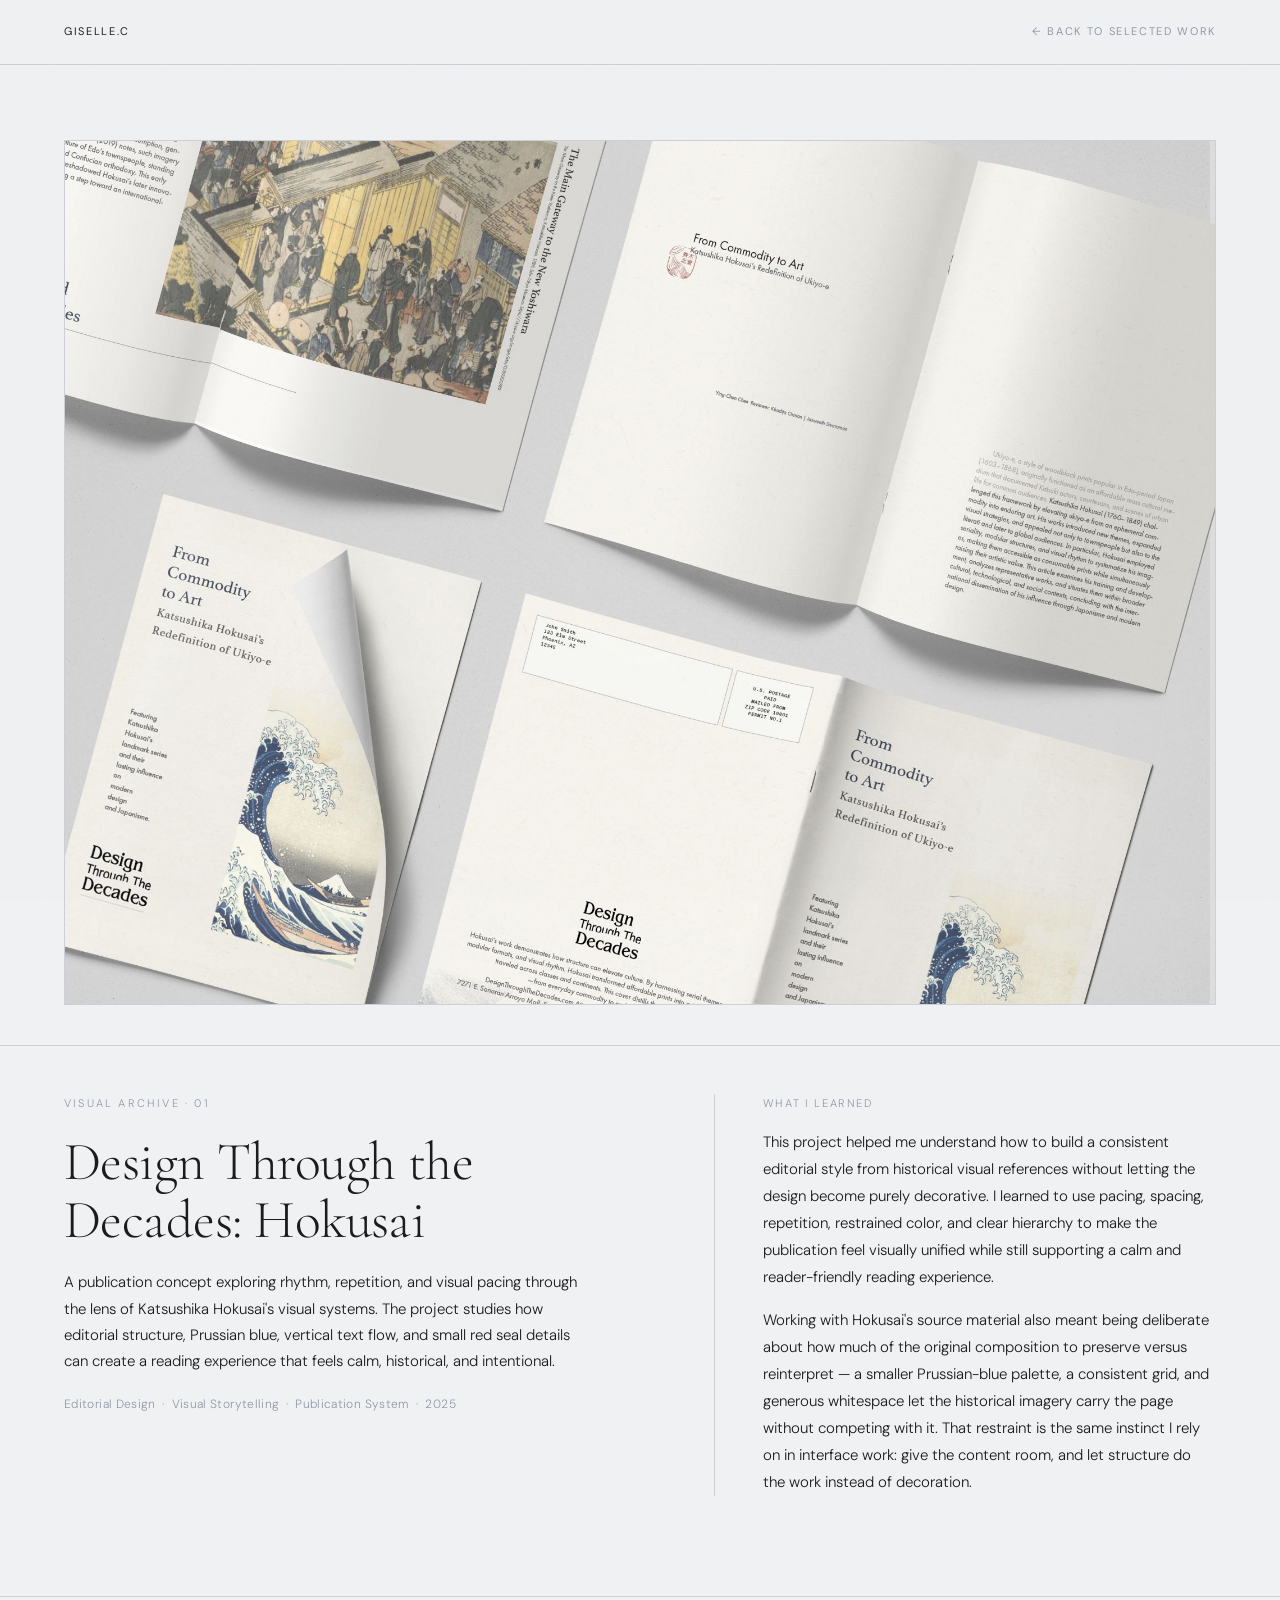
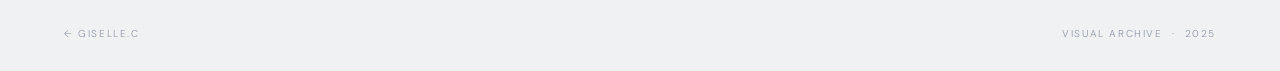
==== archive-hokusai.html @ 4f5ce87e "Add Visual Archive detail pages; fix mobile About overlap/cropping - Visual Archive entries on index" ====
<!DOCTYPE html>
<html lang="en">
<head>
  <meta charset="UTF-8" />
  <meta name="viewport" content="width=device-width, initial-scale=1.0" />
  <title>Design Through the Decades: Hokusai — Giselle.C</title>
  <meta name="description" content="Visual archive: an editorial publication concept exploring rhythm, repetition, and visual pacing through the lens of Katsushika Hokusai's visual systems.">
  <meta property="og:title" content="Design Through the Decades: Hokusai — Giselle Chen">
  <meta property="og:description" content="An editorial publication concept exploring rhythm, repetition, and visual pacing through the lens of Katsushika Hokusai's visual systems.">
  <meta property="og:type" content="article">
  <meta property="og:url" content="https://giselleyccportfolio.netlify.app/archive-hokusai.html">
  <link rel="preconnect" href="https://fonts.googleapis.com" />
  <link rel="preconnect" href="https://fonts.gstatic.com" crossorigin />
  <link href="https://fonts.googleapis.com/css2?family=Cormorant+Garamond:wght@300;400;500&family=DM+Sans:wght@300;400&display=swap" rel="stylesheet" />
  <link rel="icon" type="image/svg+xml" href="favicon.svg">
  <link rel="stylesheet" href="style.css" />
  <link rel="stylesheet" href="project-base.css" />
</head>
<body>

  <div class="grain-overlay"></div>

  <!-- ── NAV ──────────────────────────────────────────────── -->
  <nav class="proj-nav">
    <a href="index.html" class="proj-nav-name">Giselle.C</a>
    <a href="index.html#work" class="proj-nav-back">← Back to Selected Work</a>
  </nav>

  <!-- ── HERO IMAGE ───────────────────────────────────────── -->
  <div class="va-detail-hero">
    <img src="visual-archive-1.jpeg" alt="Design Through the Decades: Hokusai — editorial publication spread">
  </div>

  <!-- ── BODY: title/brief left, what I learned right ───────── -->
  <div class="va-detail-body">

    <div class="va-detail-left">
      <span class="va-detail-index">Visual Archive · 01</span>
      <h1 class="va-detail-title">Design Through the Decades: Hokusai</h1>
      <p class="va-detail-brief">A publication concept exploring rhythm, repetition, and visual pacing through the lens of Katsushika Hokusai's visual systems. The project studies how editorial structure, Prussian blue, vertical text flow, and small red seal details can create a reading experience that feels calm, historical, and intentional.</p>
      <p class="va-detail-cats">Editorial Design &nbsp;·&nbsp; Visual Storytelling &nbsp;·&nbsp; Publication System &nbsp;·&nbsp; 2025</p>
    </div>

    <div class="va-detail-right">
      <span class="va-detail-label">What I Learned</span>
      <p class="va-detail-learned">This project helped me understand how to build a consistent editorial style from historical visual references without letting the design become purely decorative. I learned to use pacing, spacing, repetition, restrained color, and clear hierarchy to make the publication feel visually unified while still supporting a calm and reader-friendly reading experience.</p>
      <p class="va-detail-learned">Working with Hokusai's source material also meant being deliberate about how much of the original composition to preserve versus reinterpret — a smaller Prussian-blue palette, a consistent grid, and generous whitespace let the historical imagery carry the page without competing with it. That restraint is the same instinct I rely on in interface work: give the content room, and let structure do the work instead of decoration.</p>
    </div>

  </div>

  <!-- FOOTER -->
  <footer class="proj-footer">
    <a href="index.html" class="proj-footer-back">← Giselle.C</a>
    <span>Visual Archive &nbsp;·&nbsp; 2025</span>
  </footer>

</body>
</html>
---- style.css ----
/* ============================================================
   RESET & BASE
   Removes browser default spacing and sets box-sizing
   so padding doesn't accidentally expand element sizes.
============================================================ */
*, *::before, *::after {
  margin: 0;
  padding: 0;
  box-sizing: border-box;
}

/* ============================================================
   ROOT VARIABLES
   All colors and fonts defined in one place.
   Change a value here and it updates everywhere.
============================================================ */
:root {
  --color-bg:        #F0F1F3;   /* cool pale blue-gray white */
  --color-surface:   #E4E6EA;   /* cool light gray for surfaces */
  --color-text:      #1C1C1E;   /* soft black, slightly cool */
  --color-muted:     #9099A6;   /* steel blue-gray for labels */
  --color-accent:    #4A5260;   /* dark steel for hover states */
  --color-line:      #CDD0D6;   /* cool hairline dividers */

  --font-serif:  'Cormorant Garamond', Georgia, serif;
  --font-sans:   'DM Sans', system-ui, sans-serif;

  --max-width: 1100px;          /* maximum content width */
  --side-pad:  clamp(24px, 5vw, 80px); /* responsive side padding */
}

/* ============================================================
   SCROLL SNAP
   proximity — only snaps when near a snap point, never forces.
   Calm and editorial, not bouncy or locked.
   scroll-behavior: smooth for anchor-link navigation.
============================================================ */
html {
  scroll-snap-type: y proximity;   /* gentle snap — doesn't trap the user */
  scroll-behavior: smooth;
}

/* Each snap target — aligns its top edge to the viewport top.
   scroll-margin-top compensates for the fixed nav (~66px tall). */
.hero {
  scroll-snap-align: start;
}

.work,
#about-poster,
#about-exp,
.contact {
  scroll-snap-align: start;
  scroll-margin-top: 66px;         /* nav height offset */
}

/* ============================================================
   BODY
   Sets background color, default font, text color, and
   a gentle fade-in when the page first loads.
============================================================ */
body {
  background-color: var(--color-bg);
  color: var(--color-text);
  font-family: var(--font-sans);
  font-weight: 300;
  font-size: 15px;
  line-height: 1.8;
  opacity: 0;                    /* starts invisible */
  animation: fadeIn 0.8s ease forwards; /* fades in on load */
}

/* The fade-in animation */
@keyframes fadeIn {
  to { opacity: 1; }
}

/* ============================================================
   GRAIN OVERLAY
   A full-screen fixed layer with a noise SVG pattern.
   It sits on top of everything but lets clicks pass through.
   Gives the page a tactile, printed-paper feel.
============================================================ */
.grain-overlay {
  position: fixed;
  inset: 0;                      /* covers the entire viewport */
  pointer-events: none;          /* won't block clicks */
  z-index: 999;
  opacity: 0.035;
  background-image: url("data:image/svg+xml,%3Csvg viewBox='0 0 256 256' xmlns='http://www.w3.org/2000/svg'%3E%3Cfilter id='noise'%3E%3CfeTurbulence type='fractalNoise' baseFrequency='0.9' numOctaves='4' stitchTiles='stitch'/%3E%3C/filter%3E%3Crect width='100%25' height='100%25' filter='url(%23noise)'/%3E%3C/svg%3E");
  background-repeat: repeat;
  background-size: 180px 180px;
}

/* ============================================================
   NAVIGATION
   Fixed to the top. Thin, all-caps, minimal.
   Name on left, links on right.
============================================================ */
.nav {
  position: fixed;
  top: 0;
  left: 0;
  right: 0;
  z-index: 100;
  display: flex;
  justify-content: space-between;
  align-items: center;
  padding: 22px var(--side-pad);
  background-color: rgba(240, 241, 243, 0.88); /* slightly see-through, cool toned */
  backdrop-filter: blur(8px);                  /* frosted glass effect */
  border-bottom: 1px solid var(--color-line);
}

.nav-name {
  font-family: var(--font-sans);
  font-size: 11px;
  font-weight: 400;
  letter-spacing: 0.15em;
  text-transform: uppercase;
  color: var(--color-text);
}

/* Removes the default bullet points from the nav list */
.nav-links {
  list-style: none;
  display: flex;
  gap: 36px;
}

.nav-links a {
  font-family: var(--font-sans);
  font-size: 11px;
  font-weight: 400;
  letter-spacing: 0.15em;
  text-transform: uppercase;
  color: var(--color-muted);
  text-decoration: none;
  transition: color 0.2s ease;
}

.nav-links a:hover,
.nav-links a.nav-active {
  color: var(--color-text);
}

/* Resume button — thin editorial outline, same type treatment */
.nav-links a.nav-resume {
  border: 1px solid var(--color-line);
  padding: 8px 16px;
  color: var(--color-text);
  transition: border-color 0.2s ease, background 0.2s ease;
}

.nav-links a.nav-resume:hover {
  border-color: var(--color-text);
  background: var(--color-surface);
}

/* Compact nav on small screens so all links + resume fit */
@media (max-width: 600px) {
  .nav {
    padding: 16px 20px;
  }
  .nav-links {
    gap: 16px;
  }
  .nav-links a {
    letter-spacing: 0.08em;
  }
  .nav-links a.nav-resume {
    padding: 6px 10px;
  }
}

/* ============================================================
   SHARED SECTION STYLES
   Every section shares this padding and max-width.
============================================================ */
section {
  position: relative;           /* needed for absolute-positioned decorations */
  max-width: var(--max-width);
  margin: 0 auto;
  padding: 120px var(--side-pad);
  overflow: hidden;
}

/* Small index label like [01] [02] — editorial marker */
.section-index {
  display: block;
  font-family: var(--font-sans);
  font-size: 10px;
  letter-spacing: 0.2em;
  color: var(--color-muted);
  margin-bottom: 12px;
}

/* Section heading — small, all-caps, quiet */
.section-label {
  font-family: var(--font-sans);
  font-size: 11px;
  font-weight: 400;
  letter-spacing: 0.2em;
  text-transform: uppercase;
  color: var(--color-muted);
  margin-bottom: 60px;
  padding-bottom: 16px;
  border-bottom: 1px solid var(--color-line);
}
/* ============================================================
   TEXT LINKS
   Reusable inline link style for project body text.
   Prevents default blue browser links and keeps the site editorial.
============================================================ */
.text-link {
  color: var(--color-text);
  text-decoration: underline;
  text-decoration-color: rgba(28, 28, 30, 0.45);
  text-decoration-thickness: 1px;
  text-underline-offset: 0.22em;
  transition: color 0.2s ease, text-decoration-color 0.2s ease, opacity 0.2s ease;
}

/* Keeps visited links from turning purple/blue */
.text-link:visited {
  color: var(--color-text);
}

/* Subtle hover, consistent with the quiet editorial style */
.text-link:hover {
  color: var(--color-muted);
  text-decoration-color: var(--color-muted);
}

/* Small upper-right arrow for external links */
.external-link::after {
  content: "↗";
  display: inline-block;
  margin-left: 0.28em;
  font-size: 0.78em;
  line-height: 1;
  transform: translateY(-0.08em);
}

/* ============================================================
   HERO SECTION — FULL-BLEED EXHIBITION POSTER
   The hero breaks out of all width constraints and fills
   the entire browser window like a physical poster.
   Every element is placed absolutely on the canvas.
============================================================ */
.hero {
  position: relative;
  width: 100%;
  max-width: none;               /* BREAKS OUT of the 1100px section limit */
  margin: 0;                     /* no auto-centering */
  padding: 0;                    /* no side padding — true full bleed */
  min-height: 100vh;             /* full screen height */
  overflow: hidden;
  background-color: var(--color-bg);
}

/* ── DRIFT KEYFRAMES ─────────────────────────────────────────
   9 distinct drift animations — one per letter of "Giselle.C".
   Movement range is 25px–40px so the drift is clearly visible
   while still feeling calm and atmospheric, not flashy.
   All use ease-in-out + alternate infinite for smooth reversal.
───────────────────────────────────────────────────────── */
@keyframes drift-a {
  from { transform: translate(0px, 0px); }
  to   { transform: translate(55px, -40px); }
}

@keyframes drift-b {
  from { transform: translate(0px, 0px); }
  to   { transform: translate(-48px, 52px); }
}

@keyframes drift-c {
  from { transform: translate(0px, 0px); }
  to   { transform: translate(44px, 58px); }
}

@keyframes drift-d {
  from { transform: translate(0px, 0px); }
  to   { transform: translate(-58px, -36px); }
}

@keyframes drift-e {
  from { transform: translate(0px, 0px); }
  to   { transform: translate(62px, 34px); }
}

@keyframes drift-f {
  from { transform: translate(0px, 0px); }
  to   { transform: translate(-42px, 56px); }
}

@keyframes drift-g {
  from { transform: translate(0px, 0px); }
  to   { transform: translate(50px, -52px); }
}

@keyframes drift-h {
  from { transform: translate(0px, 0px); }
  to   { transform: translate(-52px, 44px); }
}

@keyframes drift-i {
  from { transform: translate(0px, 0px); }
  to   { transform: translate(46px, -50px); }
}

/* ── BACKGROUND LETTER FRAGMENTS ────────────────────────────
   All 9 characters of "Giselle.C" placed as individual
   atmospheric elements. Each has a unique position, size,
   blur, and drift direction — they are fragments of the
   name dissolving into the background, not decoration.
───────────────────────────────────────────────────────── */
.hero-letter {
  position: absolute;
  font-family: var(--font-serif);
  font-weight: 320;
  line-height: 1;
  color: #949698;
  white-space: nowrap;
  user-select: none;
  pointer-events: none;
  z-index: 0;
}

/* G — large, crops off the top-left corner */
.hero-letter--G {
  font-size: clamp(280px, 36vw, 460px);
  top: -40px;
  left: -30px;
  filter: blur(17px);
  opacity: 0.65;
  animation: drift-a 20s ease-in-out infinite alternate;
}

/* i — tall thin stroke, upper-center area */
.hero-letter--i {
  font-size: clamp(200px, 26vw, 360px);
  top: 40px;
  left: 25%;
  filter: blur(12px);
  opacity: 0.45;
  animation: drift-b 18s ease-in-out infinite alternate;
}

/* s — center-left area */
.hero-letter--s {
  font-size: clamp(180px, 23vw, 320px);
  top: 20%;
  left: 32%;
  filter: blur(12px);
  opacity: 0.42;
  animation: drift-c 25s ease-in-out infinite alternate;
}

/* e (first) — upper-center, slightly right of s */
.hero-letter--e1 {
  font-size: clamp(180px, 23vw, 320px);
  top: 20%;
  left: 45%;
  filter: blur(14px);
  opacity: 0.38;
  animation: drift-d 18s ease-in-out infinite alternate;
}

/* l (first) — tall, center area */
.hero-letter--l1 {
  font-size: clamp(220px, 25vw, 360px);
  top: 30%;
  left: 58%;
  filter: blur(16px);
  opacity: 0.40;
  animation: drift-e 25s ease-in-out infinite alternate;
}

/* l (second) — slightly offset from first l */
.hero-letter--l2 {
  font-size: clamp(220px, 25vw, 360px);
  top: 30%;
  left: 67%;
  filter: blur(20px);
  opacity: 0.35;
  animation: drift-f 17s ease-in-out infinite alternate;
}

/* e (second) — lower portion, fades toward bottom */
.hero-letter--e2 {
  font-size: clamp(140px, 18vw, 260px);
  bottom: 14%;
  left: 76%;
  filter: blur(10px);
  opacity: 0.32;
  animation: drift-g 15s ease-in-out infinite alternate;
}

/* . (dot) — the period in "Giselle.C", floats as a soft round form */
.hero-letter--dot {
  font-size: clamp(300px, 38vw, 500px); /* large size makes dot a visible circle */
 top: 16%;
  left: 83%;
  filter: blur(13px);
  opacity: 0.28;
  animation: drift-h 25s ease-in-out infinite alternate;
}

/* C — right side, crops off the right viewport edge */
.hero-letter--C {
  font-size: clamp(240px, 30vw, 420px);
  top: 22%;
  right: -60px;
  filter: blur(20px);
  opacity: 0.48;
  animation: drift-i 20s ease-in-out infinite alternate;
}
/* ── REDUCED MOTION ──────────────────────────────────────────
   If the user has "Reduce Motion" enabled in their system
   settings (common for people with vestibular disorders),
   all drift animations are disabled completely.
   The letters remain visible — only the movement stops.
───────────────────────────────────────────────────────── */
@media (prefers-reduced-motion: reduce) {
  .hero-letter {
    animation: none;
  }
}

/* ── [00] INDEX LABEL — top right ───────────────────────── */
.hero-index {
  position: absolute;
  /* CHANGED: moved from upper-right to just above the Arizona / 2026 label */
  top: calc(52% - 22px);
  left: 52px;
  font-family: var(--font-sans);
  font-size: 10px;
  letter-spacing: 0.22em;
  color: var(--color-muted);
  z-index: 2;
}

/* ── SCATTERED METADATA TAGS ─────────────────────────────
   Small exhibition-style labels placed at different points
   on the poster canvas. Subtle — they annotate the space
   rather than compete with the typography.
───────────────────────────────────────────────────────── */
.hero-tag {
  position: absolute;
  font-family: var(--font-sans);
  font-size: 10px;
  font-weight: 400;
  letter-spacing: 0.2em;
  text-transform: uppercase;
  color: var(--color-muted);
  opacity: 0.7;                  /* slightly faded — subordinate to all other text */
  z-index: 2;
}

/* Department label — upper left, below the nav */
.hero-tag--dept {
  top: 48px;
  left: 52px;
}

/* Location / year — mid-left, floats in the open space */
.hero-tag--loc {
  top: 52%;
  left: 52px;
}

/* ── STATEMENT — center-right ───────────────────────────────
   Placed in the open right-center zone of the poster,
   between the background letters and the right edge.
   Feels like a wall text label in a gallery space.
───────────────────────────────────────────────────────── */
.hero-statement {
  position: absolute;
  top: 38%;
  right: 68px;
  font-family: var(--font-sans);
  font-size: 13px;
  font-weight: 300;
  line-height: 2.1;
  color: #4A5060;                /* slightly darker than muted — more readable */
  max-width: 230px;
  text-align: right;
  z-index: 2;
}

/* ── NAME BLOCK — bottom left ───────────────────────────────
   The only fully sharp, readable version of "Giselle.C".
   Sits at the lower-left like a title credit on a poster.
   The background letter fragments are the visual mass;
   this is the anchor that makes the page readable.
───────────────────────────────────────────────────────── */
.hero-nameblock {
  position: absolute;
  bottom: 95px;
  left: 52px;
  z-index: 2;
}

.hero-name {
  font-family: var(--font-serif);
  font-weight: 300;
  font-size: clamp(40px, 3.8vw, 56px);
  line-height: 1.0;
  color: var(--color-text);
  margin-bottom: 10px;
}

.hero-role {
  font-family: var(--font-sans);
  font-size: 11.5px;
  font-weight: 400;
  letter-spacing: 0.24em;
  text-transform: uppercase;
  color: var(--color-muted);
}

/* ── BOTTOM FOOTER LINE ─────────────────────────────────────
   Thin hairline rule with two small labels — like the
   printed footer on an exhibition poster.
───────────────────────────────────────────────────────── */
.hero-meta {
  position: absolute;
  bottom: 32px;
  left: 52px;
  right: 52px;
  display: flex;
  justify-content: space-between;
  align-items: center;
  z-index: 2;
  border-top: 1px solid var(--color-line);
  padding-top: 14px;
}

.hero-meta-left,
.hero-meta-right {
  font-family: var(--font-sans);
  font-size: 10px;
  font-weight: 400;
  letter-spacing: 0.2em;
  text-transform: uppercase;
  color: var(--color-muted);
}

/* ============================================================
   DECORATIVE BLUR SHAPES
   These are simple CSS divs with a blur filter applied.
   They sit in the background as abstract visual elements,
   inspired by the grainy blurred shapes in reference image 1.
============================================================ */
.blur-shape {
  position: absolute;
  border-radius: 50%;
  filter: blur(60px);           /* the blur creates the soft, abstract look */
  opacity: 0.18;
  pointer-events: none;         /* decorative only, doesn't affect clicks */
  background: #8A95A8;          /* cool blue-gray */
  z-index: 0;
}

/* About blur shape — smaller, offset to the left */
.blur-shape--about {
  width: 340px;
  height: 280px;
  bottom: 60px;
  left: -60px;
}


/* ============================================================
   WORK / GALLERY SECTION
   Horizontal scrolling row of project placeholders.
   Each item has a slightly different height for editorial rhythm.
============================================================ */
.work {
  padding-top: 100px;
  padding-bottom: 140px;
}
.visual-archive {
  padding-top: 100px;
  padding-bottom: 140px;
}

/* ── WORK INDEX — editorial archive list ─────────────────────
   Replaces the old horizontal gallery.
   Each project is a full-width row with hairline borders.
   Large serif title, small uppercase metadata, arrow on right.
─────────────────────────────────────────────────────────── */
.work-index {
  display: flex;
  flex-direction: column;
}

/* Each project row — acts as the clickable link */
.work-index-item {
  display: block;
  text-decoration: none;
  color: inherit;
  border-top: 1px solid var(--color-line);
  padding: 36px 0;
  transition: background-color 0.2s ease;
}

/* Bottom border on last item */
.work-index-item:last-child {
  border-bottom: 1px solid var(--color-line);
}

/* Subtle background tint on hover */
.work-index-item:hover {
  background-color: rgba(200, 205, 216, 0.08);
}

/* Inner flex row: number | body | right (year + arrow) */
.work-index-row {
  display: flex;
  align-items: flex-start;
  gap: 40px;
}

/* Large muted project number */
.work-index-num {
  font-family: var(--font-serif);
  font-size: clamp(28px, 3.5vw, 44px);
  font-weight: 300;
  color: var(--color-line);
  line-height: 1;
  flex-shrink: 0;
  width: 58px;
  padding-top: 4px;
}

/* Center column — title, categories, description */
.work-index-body {
  flex: 1;
  display: flex;
  flex-direction: column;
  gap: 10px;
}

/* Large serif project title */
.work-index-title {
  font-family: var(--font-serif);
  font-size: clamp(24px, 3vw, 40px);
  font-weight: 300;
  color: var(--color-text);
  line-height: 1.12;
  letter-spacing: -0.01em;
  margin: 0;
  transition: color 0.2s ease;
}

.work-index-item:hover .work-index-title {
  color: var(--color-accent);
}

/* Small uppercase category tags */
.work-index-cats {
  font-family: var(--font-sans);
  font-size: 10px;
  font-weight: 400;
  letter-spacing: 0.18em;
  text-transform: uppercase;
  color: var(--color-muted);
  margin: 0;
}

/* One-line description — quiet, subordinate */
.work-index-desc {
  font-family: var(--font-sans);
  font-size: 12px;
  font-weight: 300;
  color: var(--color-muted);
  line-height: 1.7;
  max-width: 520px;
  margin: 0;
}

/* Right column — year stacked above arrow */
.work-index-right {
  display: flex;
  flex-direction: column;
  align-items: flex-end;
  gap: 16px;
  flex-shrink: 0;
  padding-top: 6px;
}

.work-index-year {
  font-family: var(--font-sans);
  font-size: 10px;
  letter-spacing: 0.16em;
  color: var(--color-muted);
  text-transform: uppercase;
  white-space: nowrap;
}

/* Arrow — shifts right on hover */
.work-index-arrow {
  font-family: var(--font-sans);
  font-size: 18px;
  color: var(--color-muted);
  transition: transform 0.2s ease, color 0.2s ease;
}

.work-index-item:hover .work-index-arrow {
  transform: translateX(6px);
  color: var(--color-text);
}

/* ============================================================
   ABOUT SECTION — EDITORIAL POSTER + EXPERIENCE GRID
   Full-bleed. Poster: Stacey Wang-inspired cold editorial composition.
   Experience: archive grid, no timeline.
   Blurred mist blobs used as atmospheric decoration/dividers.
============================================================ */

.about {
  max-width: none;
  margin: 0;
  padding: 0;
  overflow: hidden;
  background-color: var(--color-bg);
  border-top: 1px solid var(--color-line);
}

.about-header {
  padding: 72px 52px 0;
}

/* ── POSTER ZONE ─────────────────────────────────────────────
   Full-bleed canvas. "Giselle.C" sits large in background
   (like Stacey Wang's name in pink, but cold misty serif).
   Cut-out photo overlaps the text at higher z-index.
   Small scattered labels annotate the space.
───────────────────────────────────────────────────────── */
.about-poster {
  position: relative;
  width: 100%;
  min-height: 90vh;
  overflow: hidden;
  padding: 0;
}

/* Large poster name — the main background element.
   Less blurred than the hero letters so it reads as intentional.
   Like "STACEY WANG" in pink, but our cool gray serif version. */
.about-poster-name {
  position: absolute;
  font-family: var(--font-serif);
  font-weight: 400;
  font-size: clamp(130px, 18vw, 260px);
  line-height: 1;
  letter-spacing: -0.01em;
  color: #C8CDD8;
  filter: blur(15px);
  opacity: 0.45;
  white-space: nowrap;
  user-select: none;
  pointer-events: none;
  /* CHANGED: moved from center to lower-left to match blue box position */
  top: auto;
  bottom: 12%;
  left: 40px;
  transform: none;
  z-index: 0;
}

/* Atmospheric mist blobs — blurred shapes that float as decoration.
   Inspired by hero background letters: same blur, same cool gray. */
.about-mist {
  position: absolute;
  border-radius: 50%;
  pointer-events: none;
  user-select: none;
  z-index: 0;
}

/* Mist blob 1 — in the poster zone, upper-left */
.about-mist--1 {
  width: 400px;
  height: 300px;
  top: 5%;
  left: -60px;
  background: #A8B0C0;
  filter: blur(80px);
  opacity: 0.14;
}

/* Mist blob 2 — in the experience zone, center-right */
.about-mist--2 {
  width: 500px;
  height: 350px;
  top: 10%;
  right: -80px;
  background: #B0BAC8;
  filter: blur(90px);
  opacity: 0.12;
}

/* Mist blob 3 — experience zone, bottom-left */
.about-mist--3 {
  width: 380px;
  height: 260px;
  bottom: 8%;
  left: 20%;
  background: #9AA4B4;
  filter: blur(100px);
  opacity: 0.10;
}

/* ── PHOTO WRAP ─────────────────────────────────────────────
   Single absolute rule — centered at 65% of poster width
   so the portrait sits in the target zone (center-right).
   overflow:visible lets smear bands bleed left past the edge. */
.about-photo-wrap {
  position: absolute;
  top: 0;
  left: 65%;
  transform: translateX(-50%);
  height: 100%;
  z-index: 2;
  display: flex;
  align-items: flex-end;
  overflow: visible;
}

/* Single portrait image — smear effect is baked into the PNG from Photoshop.
   No extra layers needed. Size and position unchanged. */
.about-photo {
  height: 88vh;
  max-height: 820px;
  width: auto;
  display: block;
}



/* Small scattered annotation labels — like captions on a poster */
/* CHANGED: position: absolute so labels can be freely placed anywhere in the poster */
.about-scatter {
  position: absolute;
  font-family: var(--font-sans);
  font-size: 9px;
  font-weight: 400;
  letter-spacing: 0.18em;
  text-transform: uppercase;
  color: var(--color-muted);
  z-index: 3;
}

/* Role label — upper left, near the top of the poster */
/* CHANGED: moved up to sit near the top edge, matching the left blue-line position */
.about-scatter--role {
  top: 62px;
  left: 52px;
}

/* Field label — CHANGED: moved from mid-left to upper-right, matching first right blue-line */
.about-scatter--field {
  top: 62px;   /* same height as role label on the left */
  left: auto;  /* cancel left */
  right: 52px; /* anchor to right edge instead */
}

/* Location — CHANGED: moved from lower-left to upper-right, just below the field line */
.about-scatter--loc {
  top: 82px;   /* slightly below field to match the second right blue-line */
  bottom: auto; /* cancel bottom */
  left: auto;
  right: 52px;
}

/* Bio text — occupies left column of the poster */
.about-poster-bio {
  position: absolute;
  top: 50%;
  left: 52px;
  transform: translateY(-50%);
  max-width: 300px;
  z-index: 3;
  display: flex;
  flex-direction: column;
  gap: 18px;
}

.about-poster-bio p {
  font-family: var(--font-sans);
  font-size: 12px;
  font-weight: 300;
  line-height: 1.95;
  color: var(--color-text);
}

/* ── EXPERIENCE + EDUCATION GRID ─────────────────────────────
   Archive format: 4 cards in a row.
   Each card is a cold typographic entry — no lines, no dots.
   Blurred mist blobs float behind as atmospheric decoration.
───────────────────────────────────────────────────────── */
.about-exp {
  position: relative;
  padding: 72px 52px 100px;
  border-top: 1px solid var(--color-line);
  overflow: hidden;
}

/* Section header — matches the editorial label style */
.about-exp-header {
  font-family: var(--font-sans);
  font-size: 10px;
  font-weight: 400;
  letter-spacing: 0.22em;
  text-transform: uppercase;
  color: var(--color-muted);
  margin-bottom: 52px;
  display: flex;
  align-items: center;
  gap: 14px;
}

/* Thin rule extending after the label */
.about-exp-header::after {
  content: '';
  flex: 1;
  height: 1px;
  background: var(--color-line);
}

/* 4-column grid on desktop */
.about-exp-grid {
  display: grid;
  grid-template-columns: repeat(auto-fit, minmax(180px, 1fr)); /* auto-fits any number of entries */
  gap: 0;
  position: relative;
  z-index: 1;
}

/* Individual experience card — thin top border, editorial spacing */
.about-exp-item {
  padding-top: 24px;
  padding-right: 32px;
  border-top: 1px solid var(--color-line);
  display: flex;
  flex-direction: column;
  gap: 4px;
}

/* Active item (current / ongoing) — slightly more prominent top border */
.about-exp-item--active {
  border-top-color: var(--color-accent);
}

/* Category label — CURRENTLY / PREVIOUSLY / EDUCATION */
.about-exp-cat {
  font-family: var(--font-sans);
  font-size: 9px;
  font-weight: 400;
  letter-spacing: 0.2em;
  text-transform: uppercase;
  color: var(--color-muted);
  margin-bottom: 10px;
  opacity: 0.8;
}

/* Organization name — large serif, main visual anchor */
.about-exp-org {
  font-family: var(--font-serif);
  font-size: clamp(18px, 2vw, 24px);
  font-weight: 300;
  color: var(--color-text);
  line-height: 1.15;
  margin: 0;
}

/* Role / degree */
.about-exp-role {
  font-family: var(--font-sans);
  font-size: 11px;
  font-weight: 300;
  color: var(--color-text);
  line-height: 1.5;
  margin-top: 6px;
}

/* Location · Date — smallest, most subordinate */
.about-exp-detail {
  font-family: var(--font-sans);
  font-size: 10px;
  font-weight: 300;
  color: var(--color-muted);
  letter-spacing: 0.06em;
  margin-top: 4px;
}

/* ── CAPABILITY INDEX ────────────────────────────────────────
   Archive-catalog layout. Same padding rhythm as .about-exp.
   No icons, no bars — pure typographic index.
─────────────────────────────────────────────────────────── */
.about-skills {
  padding: 72px 52px 100px;
  border-top: 1px solid var(--color-line);
}

/* Each category block — hairline above, label + items below */
.skills-group {
  display: grid;
  /* label takes ~160px left column; items fill the rest */
  grid-template-columns: 160px 1fr;
  align-items: baseline;
  gap: 0 40px;
  padding: 22px 0;
  border-top: 1px solid var(--color-line);
}

/* First group has no top border — the wrapper border is enough */
.skills-group:first-of-type {
  border-top: none;
  padding-top: 32px;
}

/* Category label — same small uppercase style as .about-exp-cat */
.skills-cat {
  font-family: var(--font-sans);
  font-size: 9px;
  font-weight: 400;
  letter-spacing: 0.2em;
  text-transform: uppercase;
  color: var(--color-muted);
  padding-top: 2px;   /* optical alignment with first item */
}

/* Skills list — wraps naturally across available width */
.skills-list {
  display: flex;
  flex-wrap: wrap;
  gap: 6px 0;          /* vertical rhythm between wrapped rows */
}

/* Individual skill — separated by a quiet dot middot */
.skills-item {
  font-family: var(--font-sans);
  font-size: 11px;
  font-weight: 300;
  color: var(--color-text);
  letter-spacing: 0.04em;
  line-height: 1.9;
}

/* Dot separator between skills — added via CSS so HTML stays clean */
.skills-item::after {
  content: "·";
  margin: 0 10px;
  color: var(--color-line);
}

/* Remove dot after the very last item in each list */
.skills-item:last-child::after {
  content: none;
}

/* ── RESPONSIVE — MOBILE ─────────────────────────────────── */
@media (max-width: 760px) {

  /* Capability Index — stack label above items on mobile */
  .about-skills {
    padding: 52px 24px 72px;
  }

  .skills-group {
    grid-template-columns: 1fr;   /* single column: label then items */
    gap: 10px 0;
    padding: 20px 0;
  }

  /* Poster composition only works with room to layer absolutely-
     positioned elements. On mobile, drop the layering entirely and
     stack everything in normal flow so text never overlaps and the
     photo is never cropped by a fixed-height container. */
  .about-poster {
    position: relative;
    height: auto;
    min-height: 0;
    overflow: visible;
    display: flex;
    flex-direction: column;
    align-items: center;
    gap: 28px;
    padding: 56px 24px 48px;
  }

  /* Large blurred wordmark is a desktop-only decorative flourish */
  .about-poster-name {
    display: none;
  }

  .about-scatter--role {
    position: static;
    order: 1;
  }

  .about-photo-wrap {
    position: static;
    left: auto;
    transform: none;
    height: auto;
    width: 100%;
    order: 2;
    justify-content: center;
  }

  .about-photo {
    height: auto;
    max-height: none;
    width: 100%;
    max-width: 300px;
  }

  .about-poster-bio {
    position: static;
    top: auto;
    left: auto;
    transform: none;
    max-width: 100%;
    width: 100%;
    order: 3;
    text-align: left;
  }

  .about-scatter--field,
  .about-scatter--loc {
    display: none;
  }

  .about-exp {
    padding: 52px 24px 80px;
  }

  .about-exp-grid {
    grid-template-columns: 1fr 1fr;
    gap: 36px 20px;
  }

  .about-mist--2,
  .about-mist--3 {
    opacity: 0.07;
  }
}

/* ============================================================
   CONTACT / INDEX SECTION
============================================================ */
/* ============================================================
   CONTACT — editorial poster layout
   Full-height section: title top-left, CV top-right,
   role labels mid, large contact bar pinned to bottom.
============================================================ */
.contact {
  border-top: 1px solid var(--color-line);
  /* relative so the aside and bar can be absolutely positioned */
  position: relative;
  min-height: 80vh;
  display: flex;
  flex-direction: column;
  justify-content: flex-start;    /* CHANGED: content stacks from top, not spread out */
  padding-top: 80px;
  padding-bottom: 0;            /* bar handles its own bottom spacing */
}

/* [03] index label — sits inline at top, above the title */
.contact-index {
  display: block;
  margin-bottom: 24px;
}

/* CV link cluster — upper right corner */
.contact-aside {
  position: absolute;
  top: 80px;
  right: var(--side-pad);
  text-align: right;
  display: flex;
  flex-direction: column;
  gap: 6px;
}

.contact-aside-link {
  font-family: var(--font-sans);
  font-size: 12px;
  font-weight: 400;
  letter-spacing: 0.14em;
  text-transform: uppercase;
  color: var(--color-text);
  text-decoration: none;
  transition: color 0.2s ease;
}

.contact-aside-link:hover {
  color: var(--color-muted);
}

.contact-aside-sub {
  font-family: var(--font-sans);
  font-size: 10px;
  letter-spacing: 0.12em;
  text-transform: uppercase;
  color: var(--color-muted);
}

/* Large display title */
.contact-title {
  font-family: var(--font-serif);
  font-size: clamp(48px, 9vw, 130px);
  font-weight: 300;
  line-height: 1.0;
  letter-spacing: -0.01em;
  color: var(--color-text);
  margin-top: 12px;
  margin-bottom: 52px;            /* CHANGED: breathing room below the big title */
}

/* "Looking for Opportunity" — sits above role labels */
.contact-roles-title {
  display: flex;
  flex-direction: column;
  gap: 8px;
  margin-bottom: 10px;            /* CHANGED: small gap before role labels */
}

.contact-role-title {
  font-family: var(--font-sans);
  font-size: 11px;
  font-weight: 400;
  letter-spacing: 0.16em;
  text-transform: uppercase;
  color: var(--color-text);       /* darker — visually distinct from role labels */
}

/* Role labels — muted to distinguish from the "Looking for Opportunity" above */
.contact-roles {
  display: flex;
  flex-direction: column;
  gap: 10px;
  margin-bottom: 0;
}

/* Spacer — flex:1 撐滿 roles 和 bar 之間的所有剩餘空間 */
.contact-spacer {
  flex: 1;
}

.contact-role {
  font-family: var(--font-sans);
  font-size: 11px;
  font-weight: 400;
  letter-spacing: 0.16em;
  text-transform: uppercase;
  color: var(--color-muted);
}

/* Bottom bar — margin-top:auto pushes to bottom; tall padding for breathing room */
.contact-bar {
  display: flex;
  align-items: center;            /* CHANGED: center vertically for visual weight */
  gap: clamp(24px, 4vw, 60px);
  padding: 18px 0 100px;           /* top: line貼文字; bottom: 留白在文字下方 */
  border-top: 1px solid var(--color-line);
  flex-wrap: wrap;
  margin-top: 0;
}

.contact-bar-item {
  font-family: var(--font-serif);
  font-size: clamp(18px, 2.8vw, 36px);
  font-weight: 300;
  color: var(--color-text);
  text-decoration: none;
  letter-spacing: 0.01em;
  transition: color 0.2s ease;
  white-space: nowrap;
}

.contact-bar-item:hover {
  color: var(--color-muted);
}

/* ============================================================
   FOOTER
   Quiet closing line — small, muted, centered.
============================================================ */
.site-footer {
  display: flex;
  justify-content: center;
  gap: 32px;
  padding: 28px var(--side-pad);
  border-top: 1px solid var(--color-line);
  font-family: var(--font-sans);
  font-size: 10px;
  font-weight: 400;
  letter-spacing: 0.16em;
  text-transform: uppercase;
  color: var(--color-muted);
}

/* ============================================================
   RESPONSIVE — MOBILE
   On small screens, the layout stacks vertically.
   The experimental elements simplify so it stays readable.
============================================================ */
@media (max-width: 700px) {

  /* Work index — tighter on mobile */
  .work-index-row {
    gap: 20px;
  }

  .work-index-num {
    font-size: 28px;
    width: 44px;
  }

  .work-index-right {
    gap: 8px;
  }

  .about-grid {
    grid-template-columns: 1fr;  /* single column on mobile */
    gap: 40px;
  }

  .float-panel {
    display: none;               /* hide decorative panel on small screens */
  }

  .blur-shape {
    opacity: 0.1;                /* reduce blur shapes on mobile */
    width: 200px;
    height: 180px;
  }

  /* Contact — mobile: hide aside, stack bar vertically */
  .contact-aside {
    position: static;
    text-align: left;
    margin-bottom: 32px;
  }

  .contact-bar {
    flex-direction: column;
    gap: 16px;
  }
}


/* ============================================================
   VISUAL ARCHIVE — compact secondary section
   Sits between Selected Work and About.
   Each row shows title / category / year plus a permanently
   expanded preview (image + description). The whole row links
   through to a dedicated archive detail page.
============================================================ */

.visual-archive {
  padding: 64px var(--side-pad) 80px;
  border-top: 1px solid var(--color-line);
}

/* Section header — smaller than main sections */
.va-header {
  display: flex;
  align-items: baseline;
  gap: 14px;
  margin-bottom: 32px;
}

.va-label {
  font-family: var(--font-sans);
  font-size: 0.7rem;
  font-weight: 400;
  letter-spacing: 0.08em;
  color: var(--color-muted);
}

.va-title {
  font-family: var(--font-sans);
  font-size: 0.75rem;
  font-weight: 400;
  letter-spacing: 0.12em;
  text-transform: uppercase;
  color: var(--color-muted);
}

/* Entry container — now a link to a detail page */
.va-item {
  display: block;
  border-top: 1px solid var(--color-line);
  overflow: hidden;
  cursor: pointer;
  text-decoration: none;
  color: inherit;
  transition: border-color 0.2s ease, padding-left 0.2s ease, margin-left 0.2s ease;
}

.va-item:last-child {
  border-bottom: 1px solid var(--color-line);
}

/* Default visible row */
.va-item-default {
  display: flex;
  align-items: baseline;
  gap: 20px;
  padding: 14px 0;
}

.va-num {
  font-family: var(--font-sans);
  font-size: 0.7rem;
  color: var(--color-muted);
  min-width: 20px;
  flex-shrink: 0;
}

.va-name {
  font-family: var(--font-sans);
  font-size: 0.88rem;
  font-weight: 400;
  color: var(--color-text);
  flex: 1;
  min-width: 0;
}

.va-cats {
  font-family: var(--font-sans);
  font-size: 0.7rem;
  color: var(--color-muted);
  letter-spacing: 0.02em;
  flex-shrink: 0;
}

.va-year {
  font-family: var(--font-sans);
  font-size: 0.7rem;
  color: var(--color-muted);
  flex-shrink: 0;
  min-width: 36px;
  text-align: right;
}

/* Preview panel — permanently expanded, two-column layout */
.va-item-reveal {
  display: grid;
  grid-template-columns: 260px 1fr;
  gap: 28px;
  padding-left: 40px; /* indent to align with title */
  padding-bottom: 4px;
}

/* Hover: left border shows the row is clickable */
.va-item:hover {
  border-left: 2px solid var(--color-text);
  padding-left: 12px;
  margin-left: -14px;
}

.va-item:hover .va-name {
  color: var(--color-text);
}

/* LEFT: larger image area */
.va-reveal-img {
  flex-shrink: 0;
  width: 260px;
  height: 170px;
  border: 1px solid var(--color-line);
  overflow: hidden;
  margin-bottom: 20px;
  display: flex;
  align-items: center;
  justify-content: center;
  background: var(--color-bg);
}

/* Actual image fills the container */
.va-reveal-img img {
  width: 100%;
  height: 100%;
  object-fit: cover;
  display: block;
}

/* RIGHT: archive note text area */
.va-reveal-text {
  display: flex;
  flex-direction: column;
  justify-content: flex-start;
  gap: 12px;
  padding: 4px 0 20px;
}

.va-desc {
  font-family: var(--font-sans);
  font-size: 0.8rem;
  color: var(--color-text);
  line-height: 1.7;
  margin: 0;
}

/* Visual Focus block */
.va-focus {
  display: flex;
  flex-direction: column;
  gap: 4px;
}

.va-focus-label {
  font-family: var(--font-sans);
  font-size: 0.62rem;
  letter-spacing: 0.1em;
  text-transform: uppercase;
  color: var(--color-muted);
}

.va-focus-text {
  font-family: var(--font-sans);
  font-size: 0.72rem;
  color: var(--color-muted);
  line-height: 1.5;
  margin: 0;
}

.va-note {
  font-family: var(--font-sans);
  font-size: 0.62rem;
  letter-spacing: 0.1em;
  text-transform: uppercase;
  color: var(--color-muted);
  border: 1px solid var(--color-line);
  padding: 2px 8px;
  align-self: flex-start;
}

/* ── Mobile: always show content, single column ── */
@media (max-width: 600px) {
  .visual-archive {
    padding: 48px 24px 64px;
  }

  .va-item-default {
    flex-wrap: wrap;
    gap: 4px 16px;
  }

  .va-cats {
    width: 100%;
    flex-basis: 100%;
  }

  .va-item-reveal {
    grid-template-columns: 1fr;
    padding-left: 0;
    gap: 12px;
  }

  /* Full-width image on mobile */
  .va-reveal-img {
    width: 100%;
    height: 180px;
  }

  /* Remove left border active indicator on touch */
  .va-item:hover {
    border-left: none;
    padding-left: 0;
    margin-left: 0;
  }
}


/* ============================================================
   VISUAL ARCHIVE — DETAIL PAGE
   One layout: large hero image, then a two-column split below —
   left: index tag, title, brief, categories. Right: What I Learned.
   Uses .proj-nav / .proj-footer from project-base.css for chrome.
============================================================ */

.va-detail-hero {
  padding: 140px clamp(20px, 5vw, 72px) 0;
  max-width: 1320px;
  margin: 0 auto;
}

.va-detail-hero img {
  width: 100%;
  height: auto;
  display: block;
  border: 1px solid var(--color-line);
}

.va-detail-body {
  max-width: 1320px;
  margin: 40px auto 0;
  padding: 48px clamp(20px, 5vw, 72px) 100px;
  border-top: 1px solid var(--color-line);
  display: grid;
  grid-template-columns: 1.15fr 1fr;
  gap: 72px;
}

.va-detail-left {
  display: flex;
  flex-direction: column;
  gap: 20px;
}

.va-detail-index {
  font-family: var(--font-sans);
  font-size: 11px;
  letter-spacing: 0.2em;
  text-transform: uppercase;
  color: var(--color-muted);
}

.va-detail-title {
  font-family: var(--font-serif);
  font-size: clamp(32px, 4.2vw, 54px);
  font-weight: 300;
  line-height: 1.08;
  letter-spacing: -0.01em;
  color: var(--color-text);
  margin: 0;
}

.va-detail-brief {
  font-family: var(--font-sans);
  font-size: 15px;
  line-height: 1.75;
  color: var(--color-text);
  max-width: 520px;
  margin: 0;
}

.va-detail-cats {
  font-family: var(--font-sans);
  font-size: 12px;
  letter-spacing: 0.03em;
  color: var(--color-muted);
  margin: 0;
}

.va-detail-right {
  border-left: 1px solid var(--color-line);
  padding-left: 48px;
  display: flex;
  flex-direction: column;
  gap: 16px;
}

.va-detail-label {
  font-family: var(--font-sans);
  font-size: 11px;
  letter-spacing: 0.15em;
  text-transform: uppercase;
  color: var(--color-muted);
}

.va-detail-learned {
  font-family: var(--font-sans);
  font-size: 15px;
  line-height: 1.8;
  color: var(--color-text);
  margin: 0;
}

@media (max-width: 760px) {
  .va-detail-body {
    grid-template-columns: 1fr;
    gap: 40px;
  }

  .va-detail-right {
    border-left: none;
    border-top: 1px solid var(--color-line);
    padding-left: 0;
    padding-top: 32px;
  }

  .va-detail-brief {
    max-width: none;
  }
}
---- project-base.css ----
/* ============================================================
   PROJECT BASE CSS
   Shared styles for all three project detail pages.
   Imports the same design tokens (colors, fonts) via the
   same CSS variables already defined in style.css.
   Each project page links BOTH style.css AND project-base.css.
============================================================ */

/* ── PROJECT NAV ─────────────────────────────────────────────
   Thin bar at the top: site name left, back link right.
   Mirrors the main site nav visually.
─────────────────────────────────────────────────────────── */
.proj-nav {
  position: fixed;
  top: 0;
  left: 0;
  right: 0;
  z-index: 100;
  display: flex;
  justify-content: space-between;
  align-items: center;
  padding: 22px clamp(24px, 5vw, 80px);
  background-color: rgba(240, 241, 243, 0.88);
  backdrop-filter: blur(8px);
  border-bottom: 1px solid var(--color-line);
}

.proj-nav-name {
  font-family: var(--font-sans);
  font-size: 11px;
  font-weight: 400;
  letter-spacing: 0.15em;
  text-transform: uppercase;
  color: var(--color-text);
  text-decoration: none;
}

.proj-nav-back {
  font-family: var(--font-sans);
  font-size: 11px;
  font-weight: 400;
  letter-spacing: 0.15em;
  text-transform: uppercase;
  color: var(--color-muted);
  text-decoration: none;
  transition: color 0.2s ease;
}

.proj-nav-back:hover {
  color: var(--color-text);
}

/* ── PROJECT HERO ────────────────────────────────────────────
   Full-width opening: title, metadata grid, summary, image.
─────────────────────────────────────────────────────────── */
.proj-hero {
  padding-top: 140px;                        /* clears fixed nav */
  padding-bottom: 80px;
  padding-left: clamp(24px, 5vw, 80px);
  padding-right: clamp(24px, 5vw, 80px);
  max-width: 1100px;
  margin: 0 auto;
}

/* Section index tag [00] */
.proj-index-tag {
  display: block;
  font-family: var(--font-sans);
  font-size: 10px;
  letter-spacing: 0.22em;
  color: var(--color-muted);
  margin-bottom: 20px;
}

/* Large project title — dominant typographic element */
.proj-title {
  font-family: var(--font-serif);
  font-size: clamp(48px, 8vw, 110px);
  font-weight: 300;
  line-height: 1.0;
  letter-spacing: -0.01em;
  color: var(--color-text);
  margin: 0 0 48px;
}

/* Hairline divider */
.proj-rule {
  border: none;
  border-top: 1px solid var(--color-line);
  margin: 40px 0;
}

/* Metadata grid — Role / Tools / Timeline / Type in columns */
.proj-meta-grid {
  display: grid;
  grid-template-columns: repeat(auto-fit, minmax(160px, 1fr));
  gap: 24px 40px;
  margin-bottom: 48px;
}

.proj-meta-item {
  display: flex;
  flex-direction: column;
  gap: 6px;
}

/* Small label above each meta value */
.proj-meta-label {
  font-family: var(--font-sans);
  font-size: 9px;
  font-weight: 400;
  letter-spacing: 0.22em;
  text-transform: uppercase;
  color: var(--color-muted);
}

.proj-meta-value {
  font-family: var(--font-sans);
  font-size: 13px;
  font-weight: 300;
  color: var(--color-text);
  line-height: 1.5;
}

/* One-sentence italic summary */
.proj-summary {
  font-family: var(--font-serif);
  font-size: clamp(18px, 2.5vw, 26px);
  font-weight: 300;
  font-style: italic;
  color: var(--color-text);
  line-height: 1.6;
  max-width: 720px;
  margin: 0 0 56px;
}

/* ── IMAGE PLACEHOLDERS ──────────────────────────────────────
   Full-width and sectional image areas.
   Replace the div with <img> when ready.
─────────────────────────────────────────────────────────── */

/* Full-width hero image area */
.proj-img-full {
  width: 100%;
  min-height: 480px;
  background-color: var(--color-surface);
  display: flex;
  align-items: center;
  justify-content: center;
  margin-bottom: 0;
}

/* Half-width or inline image area */
.proj-img-half {
  width: 100%;
  min-height: 320px;
  background-color: var(--color-surface);
  display: flex;
  align-items: center;
  justify-content: center;
}

/* Label inside placeholder */
.proj-img-label {
  font-family: var(--font-sans);
  font-size: 10px;
  letter-spacing: 0.16em;
  text-transform: uppercase;
  color: var(--color-line);
}

/* ── NUMBERED SECTIONS ───────────────────────────────────────
   Each case study section: [01] RESEARCH & DISCOVERY etc.
─────────────────────────────────────────────────────────── */
.proj-section {
  max-width: 1100px;
  margin: 0 auto;
  padding: 72px clamp(24px, 5vw, 80px);
  border-top: 1px solid var(--color-line);
}

/* [01] index number */
.proj-section-idx {
  font-family: var(--font-sans);
  font-size: 10px;
  letter-spacing: 0.22em;
  color: var(--color-muted);
  display: block;
  margin-bottom: 16px;
}

/* Section title — serif, mid-size */
.proj-section-title {
  font-family: var(--font-serif);
  font-size: clamp(24px, 3.5vw, 40px);
  font-weight: 300;
  color: var(--color-text);
  line-height: 1.15;
  margin: 0 0 40px;
}

/* Two-column layout for section content (label + body) */
.proj-cols {
  display: grid;
  grid-template-columns: 180px 1fr;
  gap: 24px 48px;
  margin-bottom: 36px;
}

/* Left column — small uppercase label */
.proj-sub {
  font-family: var(--font-sans);
  font-size: 9px;
  font-weight: 400;
  letter-spacing: 0.22em;
  text-transform: uppercase;
  color: var(--color-muted);
  padding-top: 4px;       /* optical alignment with first line of body */
}

/* Right column — body text */
.proj-body {
  font-family: var(--font-sans);
  font-size: 13px;
  font-weight: 300;
  color: var(--color-text);
  line-height: 1.95;
}

/* ── STATS ROW ───────────────────────────────────────────────
   Key numbers displayed in a bordered grid — project scale,
   timeline, community size, etc.
─────────────────────────────────────────────────────────── */
.proj-stats {
  display: grid;
  grid-template-columns: repeat(auto-fit, minmax(130px, 1fr));
  border: 1px solid var(--color-line);
  margin: 48px 0;
}

.proj-stat-item {
  padding: 28px 28px 24px;
  border-right: 1px solid var(--color-line);
  display: flex;
  flex-direction: column;
  gap: 8px;
}

.proj-stat-item:last-child {
  border-right: none;
}

/* Large serif number */
.proj-stat-num {
  font-family: var(--font-serif);
  font-size: clamp(32px, 4vw, 48px);
  font-weight: 300;
  color: var(--color-text);
  line-height: 1;
}

.proj-stat-label {
  font-family: var(--font-sans);
  font-size: 9px;
  letter-spacing: 0.2em;
  text-transform: uppercase;
  color: var(--color-muted);
}

/* ── PROCESS STEPS ───────────────────────────────────────────
   Numbered sequential stages — journey map, workflow steps.
─────────────────────────────────────────────────────────── */
.proj-steps {
  display: flex;
  flex-direction: column;
  margin: 32px 0;
}

.proj-step {
  display: grid;
  grid-template-columns: 52px 1fr;
  gap: 0 24px;
  padding: 20px 0;
  border-top: 1px solid var(--color-line);
  align-items: baseline;
}

.proj-step:last-child {
  border-bottom: 1px solid var(--color-line);
}

/* Muted serif step number */
.proj-step-num {
  font-family: var(--font-serif);
  font-size: 22px;
  font-weight: 300;
  color: var(--color-line);
  line-height: 1.5;
}

.proj-step-title {
  font-family: var(--font-sans);
  font-size: 11px;
  font-weight: 400;
  letter-spacing: 0.14em;
  text-transform: uppercase;
  color: var(--color-text);
  margin-bottom: 4px;
}

.proj-step-desc {
  font-family: var(--font-sans);
  font-size: 12px;
  font-weight: 300;
  color: var(--color-muted);
  line-height: 1.75;
}

/* ── NUMBERED ITEMS ──────────────────────────────────────────
   Findings, features, pain points — each with a number,
   a bold title, and a short description.
─────────────────────────────────────────────────────────── */
.proj-items {
  display: flex;
  flex-direction: column;
  margin: 24px 0;
}

.proj-item {
  display: grid;
  grid-template-columns: 40px 1fr;
  gap: 0 20px;
  padding: 18px 0;
  border-top: 1px solid var(--color-line);
}

.proj-item:last-child {
  border-bottom: 1px solid var(--color-line);
}

/* Small sans number */
.proj-item-num {
  font-family: var(--font-sans);
  font-size: 10px;
  letter-spacing: 0.12em;
  color: var(--color-muted);
  padding-top: 3px;
}

.proj-item-title {
  font-family: var(--font-sans);
  font-size: 12px;
  font-weight: 400;
  color: var(--color-text);
  margin-bottom: 4px;
  letter-spacing: 0.02em;
}

.proj-item-desc {
  font-family: var(--font-sans);
  font-size: 12px;
  font-weight: 300;
  color: var(--color-muted);
  line-height: 1.75;
}

/* ── CALLOUT BLOCK ───────────────────────────────────────────
   Design challenge, HMW, or key statement.
   Left-ruled, slightly tinted background.
─────────────────────────────────────────────────────────── */
.proj-callout {
  border-left: 2px solid var(--color-text);
  padding: 22px 28px;
  margin: 36px 0;
  background: rgba(200, 205, 216, 0.07);
}

.proj-callout-label {
  display: block;
  font-family: var(--font-sans);
  font-size: 9px;
  letter-spacing: 0.22em;
  text-transform: uppercase;
  color: var(--color-muted);
  margin-bottom: 10px;
}

.proj-callout-text {
  font-family: var(--font-serif);
  font-size: clamp(16px, 2vw, 21px);
  font-weight: 300;
  font-style: italic;
  color: var(--color-text);
  line-height: 1.55;
}

/* ── METHOD TAGS ─────────────────────────────────────────────
   Small bordered pills for listing methods, tools, or types.
─────────────────────────────────────────────────────────── */
.proj-tags {
  display: flex;
  flex-wrap: wrap;
  gap: 8px;
  margin-top: 14px;
}

.proj-tag {
  font-family: var(--font-sans);
  font-size: 10px;
  letter-spacing: 0.12em;
  text-transform: uppercase;
  color: var(--color-muted);
  border: 1px solid var(--color-line);
  padding: 6px 14px;
  line-height: 1;
}

/* ── QUOTE BLOCK ─────────────────────────────────────────────
   User quotes / testimonials from testing.
─────────────────────────────────────────────────────────── */
.proj-quote {
  border-left: 1px solid var(--color-line);
  padding: 10px 20px;
  margin: 20px 0 8px;
}

.proj-quote-text {
  font-family: var(--font-serif);
  font-size: 14px;
  font-style: italic;
  color: var(--color-text);
  line-height: 1.65;
}

.proj-quote-attr {
  font-family: var(--font-sans);
  font-size: 10px;
  letter-spacing: 0.12em;
  color: var(--color-muted);
  margin-top: 8px;
}

/* ── TWO-COLUMN FACTS ────────────────────────────────────────
   Side-by-side pairs — before/after, question/answer.
─────────────────────────────────────────────────────────── */
.proj-two-col {
  display: grid;
  grid-template-columns: 1fr 1fr;
  gap: 1px;
  background: var(--color-line);
  border: 1px solid var(--color-line);
  margin: 32px 0;
}

.proj-two-col-cell {
  background: var(--color-bg);
  padding: 24px 28px;
  display: flex;
  flex-direction: column;
  gap: 8px;
}

.proj-two-col-label {
  font-family: var(--font-sans);
  font-size: 9px;
  letter-spacing: 0.2em;
  text-transform: uppercase;
  color: var(--color-muted);
}

.proj-two-col-text {
  font-family: var(--font-sans);
  font-size: 12px;
  font-weight: 300;
  color: var(--color-text);
  line-height: 1.75;
}

/* Placeholder text block — dotted border, prompts user to fill */
.proj-placeholder {
  border: 1px dashed var(--color-line);
  padding: 20px 24px;
  font-family: var(--font-sans);
  font-size: 11px;
  color: var(--color-muted);
  letter-spacing: 0.08em;
  line-height: 1.7;
  margin-top: 8px;
}

/* ── SECTION IMAGE AREAS ─────────────────────────────────────
   Used inside numbered sections for process / prototype shots.
─────────────────────────────────────────────────────────── */
.proj-section-img {
  width: 100%;
  min-height: 360px;
  background-color: var(--color-surface);
  display: flex;
  align-items: center;
  justify-content: center;
  margin: 40px 0;
}

.proj-section-img--short {
  min-height: 240px;
}

/* Two-up image grid */
.proj-img-grid {
  display: grid;
  grid-template-columns: 1fr 1fr;
  gap: 16px;
  margin: 40px 0;
}

/* ── PROJECT NAV FOOTER ──────────────────────────────────────
   Back to work + Next project links at the bottom.
─────────────────────────────────────────────────────────── */
.proj-nav-footer {
  max-width: 1100px;
  margin: 0 auto;
  padding: 60px clamp(24px, 5vw, 80px) 80px;
  border-top: 1px solid var(--color-line);
  display: flex;
  justify-content: space-between;
  align-items: baseline;
  flex-wrap: wrap;
  gap: 20px;
}

.proj-nav-footer a {
  font-family: var(--font-sans);
  font-size: 11px;
  font-weight: 400;
  letter-spacing: 0.16em;
  text-transform: uppercase;
  color: var(--color-muted);
  text-decoration: none;
  transition: color 0.2s ease;
}

.proj-nav-footer a:hover {
  color: var(--color-text);
}

.proj-nav-footer-next {
  font-family: var(--font-serif);
  font-size: clamp(18px, 2.5vw, 28px);
  font-weight: 300;
  color: var(--color-text) !important;
  display: block;
  margin-top: 8px;
  letter-spacing: -0.01em;
}

/* ── SECTION LAYOUT (used by project-roadtrip) ──────────────
─────────────────────────────────────────────────────────── */
.proj-section-inner {
  max-width: 1100px;
  margin: 0 auto;
  padding: 72px clamp(24px, 5vw, 80px);
}

.proj-section-label {
  font-family: var(--font-sans);
  font-size: 10px;
  letter-spacing: 0.22em;
  color: var(--color-muted);
  display: block;
  margin-bottom: 28px;
}

.proj-section-heading {
  font-family: var(--font-serif);
  font-size: clamp(22px, 3vw, 34px);
  font-weight: 300;
  color: var(--color-text);
  line-height: 1.25;
  margin: 0 0 24px;
}

.proj-section--alt {
  background: var(--color-surface);
}

/* Two-column body layout: left heading / right body text */
.proj-body-grid {
  display: grid;
  grid-template-columns: 1fr 1fr;
  gap: 32px 64px;
  align-items: start;
}

.proj-body-left .proj-section-heading { margin-bottom: 0; }

.proj-paragraph {
  font-family: var(--font-sans);
  font-size: 13px;
  font-weight: 300;
  color: var(--color-text);
  line-height: 2.0;
  margin-bottom: 16px;
}
.proj-paragraph:last-child { margin-bottom: 0; }

/* Three-card grid for design decisions */
.proj-cards-grid {
  display: grid;
  grid-template-columns: repeat(3, 1fr);
  gap: 1px;
  background: var(--color-line);
  border: 1px solid var(--color-line);
}

.proj-card {
  background: var(--color-bg);
  padding: 32px 28px;
}

.proj-card-num {
  display: block;
  font-family: var(--font-sans);
  font-size: 10px;
  letter-spacing: 0.18em;
  color: var(--color-muted);
  margin-bottom: 18px;
}

.proj-card-title {
  font-family: var(--font-sans);
  font-size: 13px;
  font-weight: 400;
  color: var(--color-text);
  margin-bottom: 12px;
  letter-spacing: 0.02em;
}

.proj-card-body {
  font-family: var(--font-sans);
  font-size: 12px;
  font-weight: 300;
  color: var(--color-muted);
  line-height: 1.85;
}

.proj-card-body code {
  font-family: 'SFMono-Regular', 'Consolas', monospace;
  font-size: 11px;
  background: rgba(0,0,0,0.06);
  padding: 1px 5px;
  border-radius: 2px;
}

/* Feature list with inline labels */
.proj-feature-list {
  list-style: none;
  padding: 0;
  margin: 0;
  display: flex;
  flex-direction: column;
}

.proj-feature-list li {
  font-family: var(--font-sans);
  font-size: 13px;
  font-weight: 300;
  color: var(--color-text);
  line-height: 1.75;
  padding: 14px 0;
  border-bottom: 1px solid var(--color-line);
}

.proj-feature-list li:first-child { border-top: 1px solid var(--color-line); }

.proj-feature-label {
  font-weight: 400;
  margin-right: 4px;
}

/* Pill link button */
.proj-link-pill {
  display: inline-block;
  font-family: var(--font-sans);
  font-size: 11px;
  letter-spacing: 0.14em;
  text-transform: uppercase;
  color: var(--color-text);
  border: 1px solid var(--color-text);
  padding: 10px 22px;
  text-decoration: none;
  transition: background 0.2s, color 0.2s;
}
.proj-link-pill:hover {
  background: var(--color-text);
  color: var(--color-bg);
}

/* CTA block */
.proj-cta {
  border-top: 1px solid var(--color-line);
  padding: 80px clamp(24px, 5vw, 80px);
  text-align: center;
}

.proj-cta-label {
  font-family: var(--font-sans);
  font-size: 10px;
  letter-spacing: 0.22em;
  text-transform: uppercase;
  color: var(--color-muted);
  margin-bottom: 16px;
}

.proj-cta-heading {
  font-family: var(--font-serif);
  font-size: clamp(36px, 6vw, 64px);
  font-weight: 300;
  color: var(--color-text);
  margin-bottom: 36px;
  line-height: 1.1;
}

.proj-cta-link {
  display: inline-block;
  font-family: var(--font-sans);
  font-size: 12px;
  letter-spacing: 0.16em;
  text-transform: uppercase;
  color: var(--color-text);
  text-decoration: none;
  border-bottom: 1px solid var(--color-text);
  padding-bottom: 3px;
  transition: opacity 0.2s;
}
.proj-cta-link:hover { opacity: 0.5; }

/* Footer bar */
.proj-footer {
  border-top: 1px solid var(--color-line);
  padding: 28px clamp(24px, 5vw, 80px);
  display: flex;
  justify-content: space-between;
  align-items: center;
  font-family: var(--font-sans);
  font-size: 10px;
  letter-spacing: 0.16em;
  text-transform: uppercase;
  color: var(--color-muted);
}

.proj-footer-back {
  color: var(--color-muted);
  text-decoration: none;
  transition: color 0.2s;
}
.proj-footer-back:hover { color: var(--color-text); }

/* ── RESPONSIVE ──────────────────────────────────────────────
─────────────────────────────────────────────────────────── */
@media (max-width: 700px) {

  .proj-title {
    font-size: clamp(36px, 10vw, 60px);
  }

  .proj-cols {
    grid-template-columns: 1fr;    /* stack label above body */
    gap: 8px 0;
  }

  .proj-stats {
    grid-template-columns: 1fr 1fr;
  }

  .proj-stat-item:nth-child(even) {
    border-right: none;
  }

  .proj-step {
    grid-template-columns: 36px 1fr;
    gap: 0 16px;
  }

  .proj-item {
    grid-template-columns: 32px 1fr;
    gap: 0 14px;
  }

  .proj-two-col {
    grid-template-columns: 1fr;
  }

  .proj-meta-grid {
    grid-template-columns: 1fr 1fr;
  }

  .proj-img-grid {
    grid-template-columns: 1fr;
  }

  .proj-nav-footer {
    flex-direction: column;
    gap: 32px;
  }

  .proj-body-grid {
    grid-template-columns: 1fr;
    gap: 20px;
  }

  .proj-cards-grid {
    grid-template-columns: 1fr;
  }

  .proj-phone-wrap { gap: 24px; }
  .proj-phone { width: 220px; }
  .proj-photo-grid-2 { grid-template-columns: 1fr; }
  .proj-heuristic-row { grid-template-columns: 1fr; gap: 8px; }
  .proj-heuristic-header { display: none; }
  .proj-heuristic-sev { text-align: left; }
  .proj-browser-url { display: none; }
}

/* ── DEVICE FRAMES ─────────────────────────────────────────
   iPhone and browser chrome mockups for project pages.
─────────────────────────────────────────────────────────── */

/* Centers one or more phone frames */
.proj-phone-wrap {
  display: flex;
  justify-content: center;
  align-items: flex-start;
  gap: 40px;
  padding: 56px 0;
  flex-wrap: wrap;
}

/* iPhone shell */
.proj-phone {
  position: relative;
  width: 270px;
  background: var(--color-accent);
  border-radius: 52px;
  padding: 16px 10px 20px;
  box-shadow:
    0 0 0 2px #3a4150,
    0 28px 56px rgba(0, 0, 0, 0.22),
    0 8px 20px rgba(0, 0, 0, 0.12);
  flex-shrink: 0;
}

/* Dynamic island */
.proj-phone::before {
  content: '';
  position: absolute;
  top: 16px;
  left: 50%;
  transform: translateX(-50%);
  width: 76px;
  height: 22px;
  background: #1a1e24;
  border-radius: 20px;
  z-index: 10;
}

/* Home indicator bar */
.proj-phone::after {
  content: '';
  position: absolute;
  bottom: 10px;
  left: 50%;
  transform: translateX(-50%);
  width: 80px;
  height: 4px;
  background: rgba(255,255,255,0.25);
  border-radius: 4px;
}

.proj-phone-screen {
  border-radius: 40px;
  overflow: hidden;
  width: 100%;
  background: #000;
  display: block;
}

.proj-phone-screen img {
  width: 100%;
  display: block;
}

.proj-phone-label {
  text-align: center;
  font-family: var(--font-sans);
  font-size: 10px;
  letter-spacing: 0.15em;
  text-transform: uppercase;
  color: var(--color-muted);
  margin-top: 14px;
}

/* ── BROWSER FRAME ────────────────────────────────────────── */
.proj-browser-wrap {
  padding: 48px clamp(24px, 5vw, 80px);
  max-width: 1100px;
  margin: 0 auto;
}

.proj-browser {
  border: 1px solid var(--color-line);
  border-radius: 10px;
  overflow: hidden;
  box-shadow: 0 12px 40px rgba(0,0,0,0.10);
}

.proj-browser-bar {
  background: var(--color-surface);
  border-bottom: 1px solid var(--color-line);
  padding: 10px 16px;
  display: flex;
  align-items: center;
  gap: 12px;
}

.proj-browser-dots {
  display: flex;
  gap: 6px;
  flex-shrink: 0;
}

.proj-browser-dot {
  width: 10px;
  height: 10px;
  border-radius: 50%;
  background: var(--color-line);
}

.proj-browser-url {
  flex: 1;
  background: var(--color-bg);
  border: 1px solid var(--color-line);
  border-radius: 20px;
  padding: 4px 14px;
  font-family: var(--font-sans);
  font-size: 11px;
  color: var(--color-muted);
  white-space: nowrap;
  overflow: hidden;
  text-overflow: ellipsis;
}

.proj-browser-screen {
  background: #fff;
}

.proj-browser-screen img {
  width: 100%;
  display: block;
}

/* ── PHOTO DISPLAY ────────────────────────────────────────── */
.proj-photo-full {
  width: 100%;
  overflow: hidden;
}

.proj-photo-full img {
  width: 100%;
  display: block;
  object-fit: cover;
  max-height: 600px;
}

.proj-photo-grid-2 {
  display: grid;
  grid-template-columns: 1fr 1fr;
  gap: 3px;
}

.proj-photo-grid-2 img {
  width: 100%;
  display: block;
  object-fit: cover;
  aspect-ratio: 4 / 3;
}

.proj-photo-grid-3 {
  display: grid;
  grid-template-columns: 2fr 1fr 1fr;
  gap: 3px;
}

.proj-photo-grid-3 img {
  width: 100%;
  display: block;
  object-fit: cover;
  aspect-ratio: 4 / 3;
}

.proj-photo-grid-3 img:first-child {
  aspect-ratio: auto;
  grid-row: span 2;
}

.proj-photo-caption {
  font-family: var(--font-sans);
  font-size: 10px;
  letter-spacing: 0.12em;
  text-transform: uppercase;
  color: var(--color-muted);
  padding: 12px 0 0;
}

/* ── HEURISTIC CHART ──────────────────────────────────────── */
.proj-heuristic {
  width: 100%;
  border-top: 1px solid var(--color-line);
  margin-top: 8px;
}

.proj-heuristic-header {
  display: grid;
  grid-template-columns: 2fr 3fr 100px;
  gap: 24px;
  padding: 10px 0 12px;
  border-bottom: 1.5px solid var(--color-text);
  font-family: var(--font-sans);
  font-size: 10px;
  letter-spacing: 0.15em;
  text-transform: uppercase;
  color: var(--color-muted);
}

.proj-heuristic-row {
  display: grid;
  grid-template-columns: 2fr 3fr 100px;
  gap: 24px;
  padding: 18px 0;
  border-bottom: 1px solid var(--color-line);
  align-items: start;
}

.proj-heuristic-name {
  font-family: var(--font-sans);
  font-size: 13px;
  color: var(--color-text);
  line-height: 1.5;
}

.proj-heuristic-issue {
  font-family: var(--font-sans);
  font-size: 12px;
  color: var(--color-muted);
  line-height: 1.65;
}

.proj-heuristic-sev {
  font-family: var(--font-sans);
  font-size: 11px;
  letter-spacing: 0.08em;
  text-align: right;
}

.proj-heuristic-sev.sev-4 { color: #b03030; }
.proj-heuristic-sev.sev-3 { color: #b06820; }
.proj-heuristic-sev.sev-2 { color: var(--color-muted); }

/* ── ARCHITECTURE / FLOW DIAGRAM ──────────────────────────── */
.proj-arch {
  padding: 48px clamp(24px, 5vw, 80px);
  max-width: 1100px;
  margin: 0 auto;
}

.proj-arch-stages {
  display: grid;
  grid-template-columns: repeat(3, 1fr);
  gap: 1px;
  background: var(--color-line);
  border: 1px solid var(--color-line);
}

.proj-arch-stage {
  background: var(--color-bg);
  padding: 32px 28px;
}

.proj-arch-stage-num {
  font-family: var(--font-sans);
  font-size: 10px;
  letter-spacing: 0.18em;
  text-transform: uppercase;
  color: var(--color-muted);
  margin-bottom: 14px;
  display: block;
}

.proj-arch-stage-title {
  font-family: var(--font-serif);
  font-size: 18px;
  font-weight: 400;
  color: var(--color-text);
  margin-bottom: 10px;
  line-height: 1.3;
}

.proj-arch-stage-desc {
  font-family: var(--font-sans);
  font-size: 12px;
  color: var(--color-muted);
  line-height: 1.7;
}

.proj-arch-items {
  margin-top: 12px;
  display: flex;
  flex-direction: column;
  gap: 6px;
}

.proj-arch-item {
  font-family: var(--font-sans);
  font-size: 11px;
  color: var(--color-muted);
  padding-left: 14px;
  position: relative;
  line-height: 1.5;
}

.proj-arch-item::before {
  content: '—';
  position: absolute;
  left: 0;
  color: var(--color-line);
}

@media (max-width: 768px) {
  .proj-phone-wrap { gap: 24px; }
  .proj-phone { width: 220px; }
  .proj-photo-grid-2 { grid-template-columns: 1fr; }
  .proj-photo-grid-3 { grid-template-columns: 1fr; }
  .proj-arch-stages { grid-template-columns: 1fr; }
  .proj-heuristic-row { grid-template-columns: 1fr; gap: 6px; }
  .proj-heuristic-header { display: none; }
  .proj-heuristic-sev { text-align: left; }

  /* Collapse inline-styled 2-col grids to single column on mobile.
     !important is required to beat the inline style attribute. */
  div[style*="grid-template-columns:1fr 1fr"] {
    grid-template-columns: 1fr !important;
  }
  /* Wizard flow: 5-across becomes a vertical stack */
  div[style*="grid-template-columns:repeat(5,1fr)"] {
    grid-template-columns: 1fr !important;
  }
}
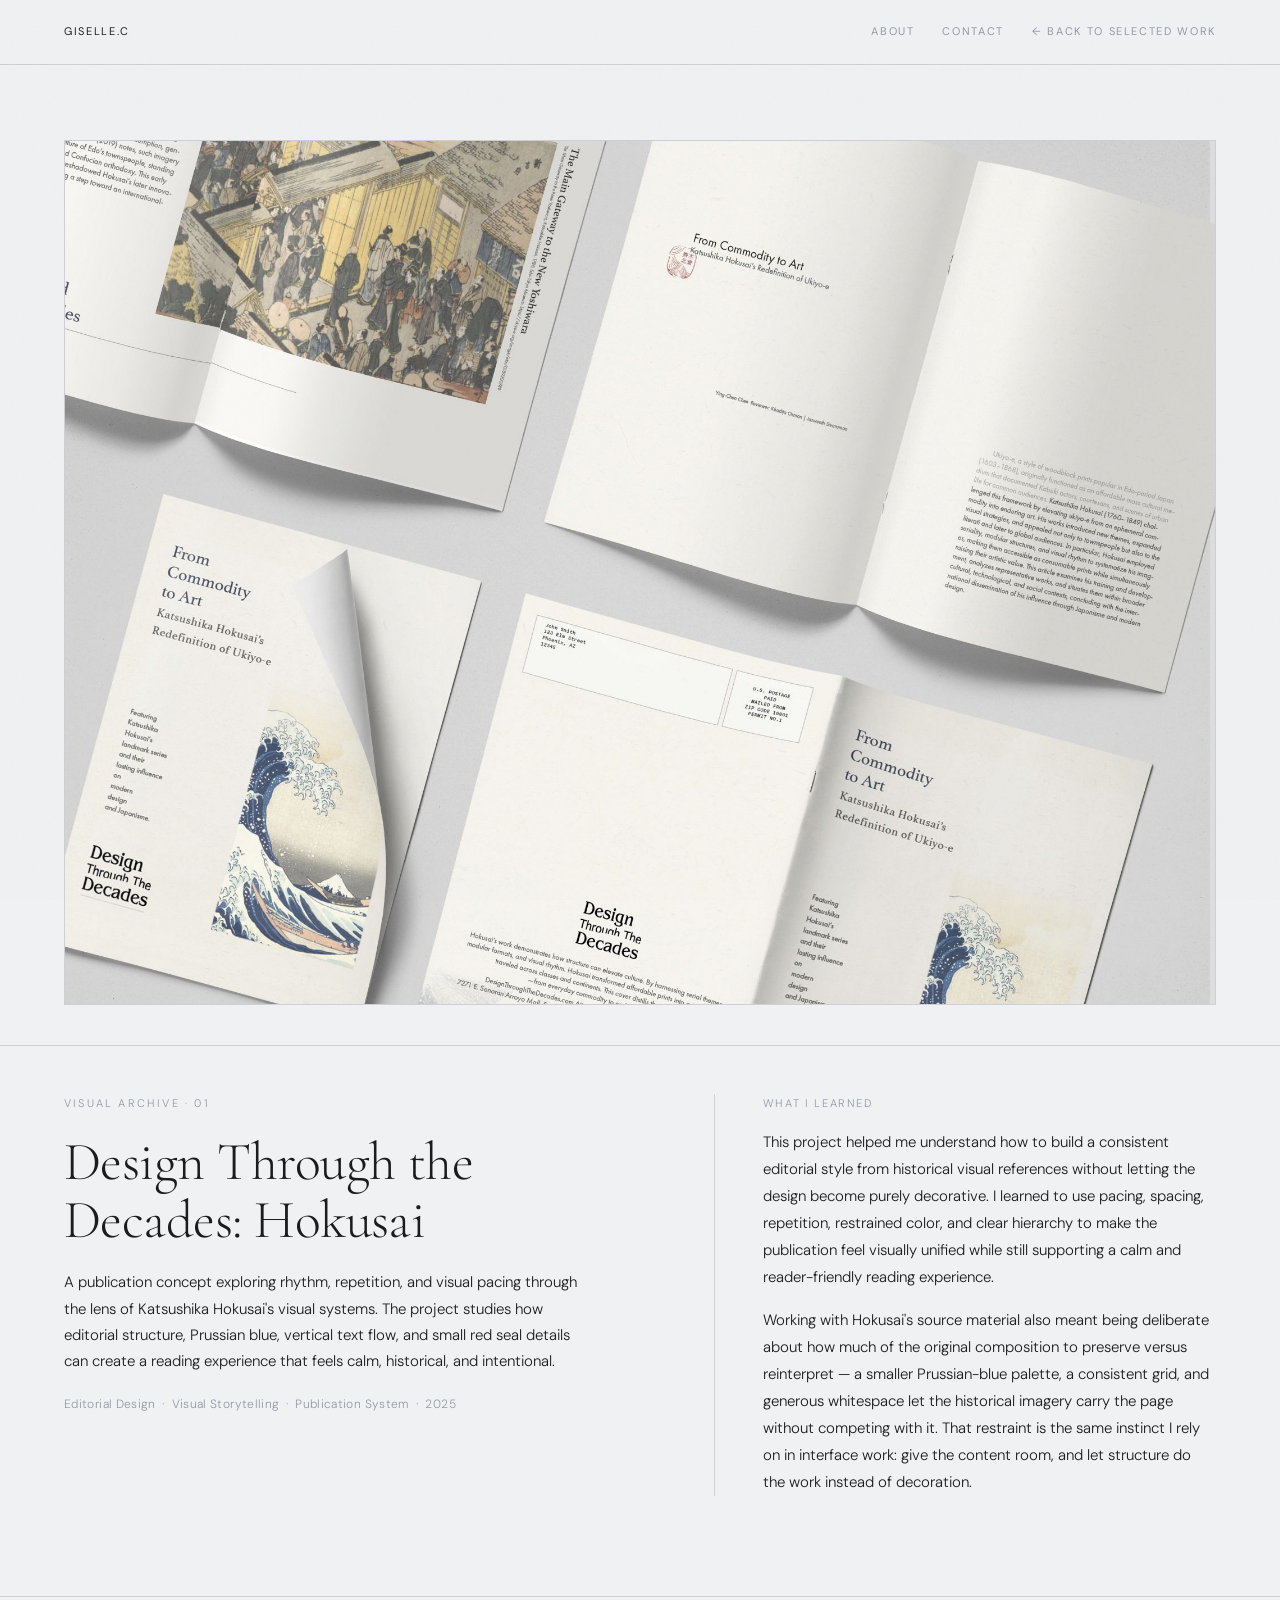
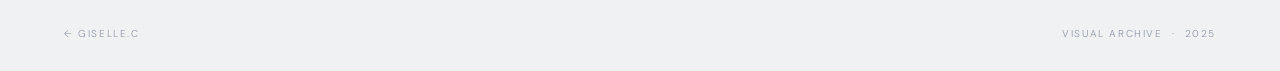
==== commit d9c83929: "Strengthen storytelling: work thumbnails, sticky chapter labels, per-project narrative hooks - Selec" ====
--- a/archive-hokusai.html
+++ b/archive-hokusai.html
@@ -23,7 +23,11 @@
   <!-- ── NAV ──────────────────────────────────────────────── -->
   <nav class="proj-nav">
     <a href="index.html" class="proj-nav-name">Giselle.C</a>
-    <a href="index.html#work" class="proj-nav-back">← Back to Selected Work</a>
+    <div class="proj-nav-links">
+      <a href="index.html#about" class="proj-nav-back">About</a>
+      <a href="index.html#contact" class="proj-nav-back">Contact</a>
+      <a href="index.html#work" class="proj-nav-back">← Back to Selected Work</a>
+    </div>
   </nav>
 
   <!-- ── HERO IMAGE ───────────────────────────────────────── -->
--- a/style.css
+++ b/style.css
@@ -66,8 +66,8 @@
   font-weight: 300;
   font-size: 15px;
   line-height: 1.8;
-  opacity: 0;                    /* starts invisible */
-  animation: fadeIn 0.8s ease forwards; /* fades in on load */
+  opacity: 0.85;                 /* starts near-visible, never blank */
+  animation: fadeIn 0.4s ease forwards; /* quick settle-in on load */
 }
 
 /* The fade-in animation */
@@ -427,6 +427,11 @@
   .hero-letter {
     animation: none;
   }
+
+  body {
+    opacity: 1;
+    animation: none;
+  }
 }
 
 /* ── [00] INDEX LABEL — top right ───────────────────────── */
@@ -680,6 +685,35 @@
   line-height: 1.7;
   max-width: 520px;
   margin: 0;
+}
+
+/* Project thumbnail — uniform treatment so four very different
+   images (screenshots + photography) read as one editorial set:
+   same fixed frame, grayscale at rest, full color on hover. */
+.work-index-thumb {
+  flex-shrink: 0;
+  width: 168px;
+  height: 105px;
+  overflow: hidden;
+  border: 1px solid var(--color-line);
+  align-self: center;
+}
+
+.work-index-thumb img {
+  width: 100%;
+  height: 100%;
+  object-fit: cover;
+  object-position: top;
+  display: block;
+  filter: grayscale(1) contrast(0.95);
+  opacity: 0.85;
+  transition: filter 0.35s ease, opacity 0.35s ease, transform 0.35s ease;
+}
+
+.work-index-item:hover .work-index-thumb img {
+  filter: grayscale(0) contrast(1);
+  opacity: 1;
+  transform: scale(1.03);
 }
 
 /* Right column — year stacked above arrow */
@@ -1324,6 +1358,11 @@
     width: 44px;
   }
 
+  /* Thumbnails would crowd the row on small screens */
+  .work-index-thumb {
+    display: none;
+  }
+
   .work-index-right {
     gap: 8px;
   }
--- a/project-base.css
+++ b/project-base.css
@@ -50,6 +50,23 @@
   color: var(--color-text);
 }
 
+/* Right-side nav link group — About / Contact / Back */
+.proj-nav-links {
+  display: flex;
+  align-items: center;
+  gap: 28px;
+}
+
+@media (max-width: 600px) {
+  .proj-nav-links {
+    gap: 16px;
+  }
+  /* Keep the essential link; hide secondary jumps on small screens */
+  .proj-nav-links a:not(:last-child) {
+    display: none;
+  }
+}
+
 /* ── PROJECT HERO ────────────────────────────────────────────
    Full-width opening: title, metadata grid, summary, image.
 ─────────────────────────────────────────────────────────── */
@@ -81,6 +98,33 @@
   letter-spacing: -0.01em;
   color: var(--color-text);
   margin: 0 0 48px;
+}
+
+/* Title + live-site CTA side by side — CTA anchors to the
+   bottom-right of the (often multi-line) title, above the rule. */
+.proj-title-row {
+  display: flex;
+  justify-content: space-between;
+  align-items: flex-end;
+  gap: 24px;
+  margin: 0 0 48px;
+}
+
+.proj-title-row .proj-title {
+  margin: 0;
+}
+
+.proj-title-cta {
+  flex-shrink: 0;
+  white-space: nowrap;
+}
+
+@media (max-width: 700px) {
+  .proj-title-row {
+    flex-direction: column;
+    align-items: flex-start;
+    gap: 20px;
+  }
 }
 
 /* Hairline divider */
@@ -1154,3 +1198,81 @@
     grid-template-columns: 1fr !important;
   }
 }
+
+
+/* ── CHAPTER NAV ─────────────────────────────────────────────
+   Fixed vertical rail of section numbers, right edge of the
+   viewport. Only shown when there's enough margin outside the
+   1100px content column for it not to crowd the text (>=1400px).
+   Highlights the section currently centered in the viewport.
+─────────────────────────────────────────────────────────── */
+.proj-section {
+  scroll-margin-top: 90px; /* clears the fixed .proj-nav on anchor jump */
+}
+
+.proj-chapters {
+  display: none;
+  position: fixed;
+  right: 36px;
+  top: 50%;
+  transform: translateY(-50%);
+  z-index: 90;
+  flex-direction: column;
+  align-items: flex-end;
+  gap: 2px;
+}
+
+.proj-chapter-link {
+  display: flex;
+  align-items: center;
+  gap: 10px;
+  padding: 7px 0;
+  font-family: var(--font-sans);
+  font-size: 10px;
+  letter-spacing: 0.05em;
+  color: var(--color-muted);
+  text-decoration: none;
+}
+
+.proj-chapter-dash {
+  width: 12px;
+  height: 1px;
+  background: var(--color-line);
+  transition: width 0.25s ease, background-color 0.25s ease;
+}
+
+.proj-chapter-link:hover,
+.proj-chapter-link.is-active {
+  color: var(--color-text);
+}
+
+.proj-chapter-link:hover .proj-chapter-dash,
+.proj-chapter-link.is-active .proj-chapter-dash {
+  width: 24px;
+  background: var(--color-text);
+}
+
+/* Section title — hidden at rest, slides in on hover so the rail
+   stays a quiet numbers-only strip until the reader reaches for it */
+.proj-chapter-label {
+  font-size: 9px;
+  letter-spacing: 0.1em;
+  text-transform: uppercase;
+  color: var(--color-muted);
+  white-space: nowrap;
+  opacity: 0;
+  transform: translateX(6px);
+  transition: opacity 0.2s ease, transform 0.2s ease;
+  pointer-events: none;
+}
+
+.proj-chapter-link:hover .proj-chapter-label {
+  opacity: 1;
+  transform: translateX(0);
+}
+
+@media (min-width: 1280px) {
+  .proj-chapters {
+    display: flex;
+  }
+}
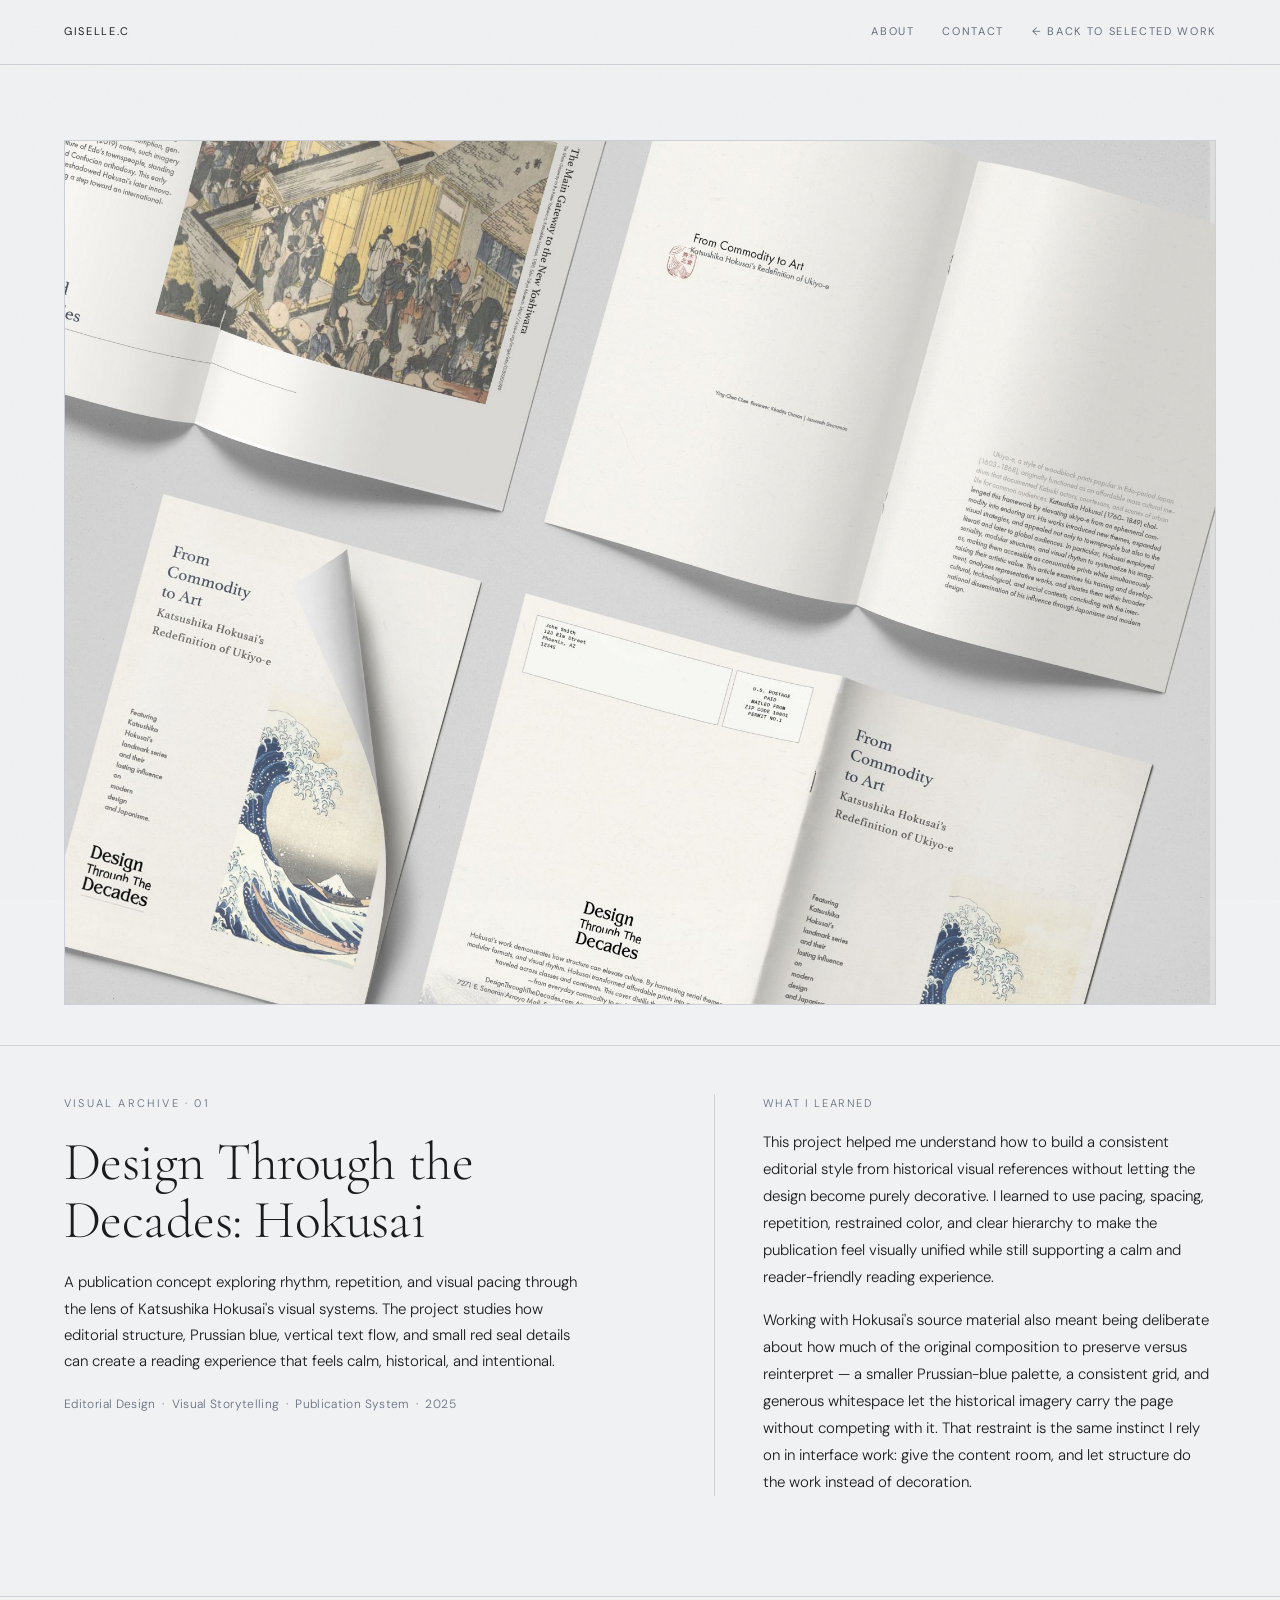
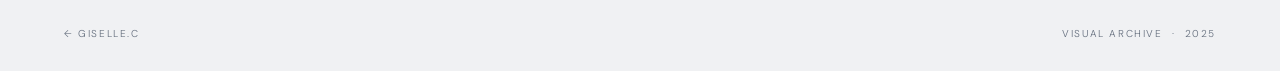
==== commit b0a212ec: "Add a back-to-top control, and cover smooth scrolling under reduced motion The control is text — an " ====
--- a/archive-hokusai.html
+++ b/archive-hokusai.html
@@ -59,5 +59,6 @@
     <span>Visual Archive &nbsp;·&nbsp; 2025</span>
   </footer>
 
+  <script src="script.js"></script>
 </body>
 </html>
--- a/style.css
+++ b/style.css
@@ -18,7 +18,7 @@
   --color-bg:        #F0F1F3;   /* cool pale blue-gray white */
   --color-surface:   #E4E6EA;   /* cool light gray for surfaces */
   --color-text:      #1C1C1E;   /* soft black, slightly cool */
-  --color-muted:     #9099A6;   /* steel blue-gray for labels */
+  --color-muted:     #646E7D;  /* was #9099A6 — only 2.55:1 on --color-bg; this is 4.57:1, same hue */
   --color-accent:    #4A5260;   /* dark steel for hover states */
   --color-line:      #CDD0D6;   /* cool hairline dividers */
 
@@ -121,6 +121,36 @@
   color: var(--color-text);
 }
 
+/* Hamburger toggle — hidden on desktop, shown on mobile */
+.nav-toggle {
+  display: none;
+  flex-direction: column;
+  justify-content: center;
+  gap: 5px;
+  width: 34px;
+  height: 34px;
+  padding: 0;
+  background: none;
+  border: none;
+  cursor: pointer;
+}
+
+.nav-toggle span {
+  display: block;
+  width: 22px;
+  height: 1.5px;
+  background: var(--color-text);
+  transition: transform 0.25s ease, opacity 0.25s ease;
+}
+
+/* Open state — lines cross into an X */
+.nav.open .nav-toggle span:first-child {
+  transform: translateY(3.25px) rotate(45deg);
+}
+.nav.open .nav-toggle span:last-child {
+  transform: translateY(-3.25px) rotate(-45deg);
+}
+
 /* Removes the default bullet points from the nav list */
 .nav-links {
   list-style: none;
@@ -157,19 +187,58 @@
   background: var(--color-surface);
 }
 
-/* Compact nav on small screens so all links + resume fit */
+/* Mobile nav — collapse links into a hamburger dropdown */
 @media (max-width: 600px) {
   .nav {
     padding: 16px 20px;
   }
+
+  .nav-toggle {
+    display: flex;
+  }
+
+  /* Links become a full-width dropdown panel under the nav bar */
   .nav-links {
-    gap: 16px;
-  }
+    position: absolute;
+    top: 100%;
+    left: 0;
+    right: 0;
+    flex-direction: column;
+    gap: 0;
+    padding: 8px 20px 16px;
+    background-color: rgba(240, 241, 243, 0.96);
+    backdrop-filter: blur(8px);
+    border-bottom: 1px solid var(--color-line);
+    /* collapsed by default */
+    opacity: 0;
+    transform: translateY(-8px);
+    pointer-events: none;
+    transition: opacity 0.2s ease, transform 0.2s ease;
+  }
+
+  .nav.open .nav-links {
+    opacity: 1;
+    transform: translateY(0);
+    pointer-events: auto;
+  }
+
+  .nav-links li {
+    border-top: 1px solid var(--color-line);
+  }
+  .nav-links li:first-child {
+    border-top: none;
+  }
+
   .nav-links a {
-    letter-spacing: 0.08em;
-  }
+    display: block;
+    padding: 14px 0;
+    letter-spacing: 0.12em;
+  }
+
+  /* Resume drops its outline in the stacked menu — reads as a row */
   .nav-links a.nav-resume {
-    padding: 6px 10px;
+    border: none;
+    padding: 14px 0;
   }
 }
 
@@ -432,6 +501,12 @@
     opacity: 1;
     animation: none;
   }
+
+  /* Smooth scrolling is page-level motion the reader did not ask for;
+     anchor links and the back-to-top jump instead. */
+  html {
+    scroll-behavior: auto;
+  }
 }
 
 /* ── [00] INDEX LABEL — top right ───────────────────────── */
@@ -551,6 +626,57 @@
   letter-spacing: 0.2em;
   text-transform: uppercase;
   color: var(--color-muted);
+}
+
+/* ── HERO — MOBILE REPOSITION ────────────────────────────────
+   [00] + Arizona top-left flush; statement centered flush-right;
+   name block bottom-right with the same edge gap; blurred letters
+   restacked into a more vertical column.
+   NOTE: the .hero-letter--* rules below carry the mobile opacity
+   (depth) knobs — tune those values to adjust how faint the
+   background "Giselle.C" reads, without touching desktop. */
+@media (max-width: 600px) {
+  .hero-index {
+    top: 88px;
+    left: 24px;
+  }
+
+  .hero-tag--loc {
+    top: 108px;
+    left: 24px;
+  }
+
+  .hero-statement {
+    top: 50%;
+    right: 24px;
+    transform: translateY(-50%);
+    max-width: 210px;
+  }
+
+  .hero-nameblock {
+    bottom: 104px;
+    left: auto;
+    right: 24px;
+    text-align: right;
+  }
+
+  .hero-meta {
+    left: 24px;
+    right: 24px;
+    bottom: 28px;
+  }
+
+  /* Blurred "Giselle.C" — mobile arrangement per Giselle's spec.
+     font-size = letter scale · opacity = depth (tune freely). */
+  .hero-letter--G   { top: 6%;  left: -8%; font-size: 210px !important; opacity: 0.62; }
+  .hero-letter--i   { top: 13%; left: 42%; font-size: 150px !important; opacity: 0.55; }
+  .hero-letter--s   { top: 13%; left: 60%; font-size: 155px !important; opacity: 0.53; }
+  .hero-letter--e1  { top: 36%; left: 35%; font-size: 170px !important; opacity: 0.5; }
+  .hero-letter--l1  { top: 38%; left: 50%; font-size: 210px !important; opacity: 0.52; }
+  .hero-letter--l2  { top: 39%; left: 61%; font-size: 215px !important; opacity: 0.48; }
+  .hero-letter--e2  { top: 42%; left: 69%; font-size: 180px !important; opacity: 0.46; }
+  .hero-letter--dot { top: 63%; left: 46%; font-size: 90px  !important; opacity: 0.4; }
+  .hero-letter--C   { top: 67%; left: 72%; right: auto; font-size: 320px !important; opacity: 0.58; }
 }
 
 /* ============================================================
@@ -1112,58 +1238,71 @@
     padding: 20px 0;
   }
 
-  /* Poster composition only works with room to layer absolutely-
-     positioned elements. On mobile, drop the layering entirely and
-     stack everything in normal flow so text never overlaps and the
-     photo is never cropped by a fixed-height container. */
+  /* About header — flush-left. Collapse the label's large bottom
+     margin and the header's bottom padding so the photo top rises
+     right up to the "About" underline. */
+  .about-header {
+    padding: 52px 24px 0;
+  }
+  .about-header .section-label {
+    margin-bottom: 0;
+  }
+
+  /* Mobile poster: a robust grid instead of absolute layering.
+     Top band = role label (left) + photo (flush to the right edge),
+     both aligned to the same top line; bio spans full width below. */
   .about-poster {
     position: relative;
     height: auto;
     min-height: 0;
     overflow: visible;
-    display: flex;
-    flex-direction: column;
-    align-items: center;
-    gap: 28px;
-    padding: 56px 24px 48px;
-  }
-
-  /* Large blurred wordmark is a desktop-only decorative flourish */
-  .about-poster-name {
-    display: none;
+    display: grid;
+    grid-template-columns: 34% 66%;
+    grid-template-areas:
+      "role  photo"
+      "bio   bio";
+    align-items: start;
+    column-gap: 0;
+    row-gap: 36px;
+    padding: 0 0 48px 24px;
   }
 
   .about-scatter--role {
+    grid-area: role;
     position: static;
-    order: 1;
-  }
-
-  .about-photo-wrap {
-    position: static;
-    left: auto;
-    transform: none;
-    height: auto;
-    width: 100%;
-    order: 2;
-    justify-content: center;
-  }
-
-  .about-photo {
-    height: auto;
-    max-height: none;
-    width: 100%;
-    max-width: 300px;
-  }
+    align-self: center;
+    text-align: left;
+    z-index: 2;
+  }
+
+.about-photo-wrap {
+  grid-area: photo;
+  position: static;
+  left: auto;
+  transform: none;
+  height: auto;
+  width: auto;
+  justify-content: flex-end;
+}
+
+.about-photo {
+  height: auto;
+  max-height: none;
+  width: 100%;
+  max-width: 290px;
+  display: block;
+}
 
   .about-poster-bio {
+    grid-area: bio;
     position: static;
     top: auto;
     left: auto;
     transform: none;
     max-width: 100%;
     width: 100%;
-    order: 3;
     text-align: left;
+    padding-right: 24px;   /* restore edge gap the poster dropped */
   }
 
   .about-scatter--field,
@@ -1178,6 +1317,13 @@
   .about-exp-grid {
     grid-template-columns: 1fr 1fr;
     gap: 36px 20px;
+  }
+
+  /* Keep work (3) and education (2) as separate groups: force the 4th
+     item (ASU, first education entry) onto a new row so LINE sits alone
+     with whitespace beside it, and ASU | NTUB share the next row. */
+  .about-exp-grid > .about-exp-item:nth-child(4) {
+    grid-column: 1;
   }
 
   .about-mist--2,
@@ -1389,9 +1535,15 @@
     margin-bottom: 32px;
   }
 
+  /* Push the divider line down toward the email row, and
+     right-align the three contact items. */
   .contact-bar {
     flex-direction: column;
+    align-items: flex-end;
+    text-align: right;
     gap: 16px;
+    margin-top: 96px;      /* lowers the divider line */
+    padding: 18px 0 80px;
   }
 }
 
@@ -1692,12 +1844,27 @@
   margin: 0;
 }
 
+/* The right-hand column of an archive detail page. */
 .va-detail-right {
   border-left: 1px solid var(--color-line);
   padding-left: 48px;
   display: flex;
   flex-direction: column;
   gap: 16px;
+}
+
+/* Portrait Study only: its right column already carries the "who is
+   this?" reveal, so "What I Learned" drops below and spans the grid.
+   Spanning picks up the container's own side padding, which keeps it
+   aligned with the title and the reveal instead of escaping to the
+   window edges. Hokusai has no reveal, so it keeps the plain column. */
+.va-detail-right--wide {
+  grid-column: 1 / -1;
+  border-left: none;
+  padding-left: 0;
+  border-top: 1px solid var(--color-line);
+  padding-top: 40px;
+  margin-top: 16px;
 }
 
 .va-detail-label {
@@ -1733,3 +1900,573 @@
     max-width: none;
   }
 }
+
+/* ── VISUAL ARCHIVE · REVEAL ─────────────────────────────────
+   A "guess who" prompt on the portrait study. Built on native
+   <details> so it costs no JavaScript and stays keyboard- and
+   screen-reader-accessible. Closed by default, so the answer is
+   never spoiled before the image has been looked at.
+   ──────────────────────────────────────────────────────────── */
+
+.va-reveal {
+  margin-top: 32px;
+  border-top: 1px solid var(--color-line);
+  padding-top: 20px;
+}
+
+.va-reveal-q {
+  font-family: var(--font-sans);
+  font-size: 11px;
+  font-weight: 400;
+  letter-spacing: 0.18em;
+  text-transform: uppercase;
+  color: var(--color-muted);
+  cursor: pointer;
+  list-style: none;
+  display: inline-flex;
+  align-items: center;
+  gap: 10px;
+  transition: color 0.2s ease;
+}
+
+/* Hide the default disclosure triangle in both engines. */
+.va-reveal-q::-webkit-details-marker { display: none; }
+.va-reveal-q::marker { content: ""; }
+
+.va-reveal-q::after {
+  content: "+";
+  font-size: 13px;
+  line-height: 1;
+  transition: transform 0.25s ease;
+}
+
+.va-reveal[open] .va-reveal-q::after {
+  transform: rotate(45deg);   /* + becomes × */
+}
+
+.va-reveal-q:hover {
+  color: var(--color-text);
+}
+
+.va-reveal-a {
+  margin-top: 18px;
+}
+
+.va-reveal-a p {
+  font-family: var(--font-sans);
+  font-size: 13px;
+  font-weight: 300;
+  color: var(--color-text);
+  line-height: 1.85;
+  margin: 0 0 12px;
+}
+
+.va-reveal-a p:last-child { margin-bottom: 0; }
+
+.va-reveal-a strong {
+  font-family: var(--font-serif);
+  font-size: 22px;
+  font-weight: 400;
+  letter-spacing: 0.01em;
+}
+
+/* ═══════════════════════════════════════════════════════════
+   PERSONAL INDEX
+   The third block of About, after [Experience & Education] and
+   [Capability Index]. Same typographic language as those two —
+   uppercase micro-labels, hairlines, no cards or shadows — so it
+   reads as a continuation of the portfolio, not a separate site.
+   ═══════════════════════════════════════════════════════════ */
+
+.about-personal {
+  padding: 0 var(--side-pad) 40px;
+  max-width: var(--max-width);
+  margin: 96px auto 0;
+}
+
+/* ── One module (01 / 02 / 03) ─────────────────────────────── */
+.pi-module {
+  margin-bottom: 120px;
+}
+
+.pi-module:last-child {
+  margin-bottom: 0;
+}
+
+.pi-head {
+  display: flex;
+  align-items: baseline;
+  gap: 16px;
+  margin-bottom: 20px;
+}
+
+.pi-num {
+  font-family: var(--font-sans);
+  font-size: 10px;
+  letter-spacing: 0.22em;
+  color: var(--color-muted);
+}
+
+.pi-title {
+  font-family: var(--font-sans);
+  font-size: 11px;
+  font-weight: 400;
+  letter-spacing: 0.22em;
+  text-transform: uppercase;
+  color: var(--color-text);
+  margin: 0;
+}
+
+.pi-intro {
+  font-family: var(--font-sans);
+  font-size: 13px;
+  font-weight: 300;
+  line-height: 1.95;
+  color: var(--color-text);
+  max-width: 620px;
+  margin: 0 0 48px;
+}
+
+.pi-intro + .pi-intro {
+  margin-top: -32px;
+}
+
+/* ── Shared micro-label above a group of images ────────────── */
+.pi-label {
+  font-family: var(--font-sans);
+  font-size: 9px;
+  font-weight: 400;
+  letter-spacing: 0.2em;
+  text-transform: uppercase;
+  color: var(--color-muted);
+  display: block;
+  padding-bottom: 12px;
+  border-bottom: 1px solid var(--color-line);
+  margin-bottom: 24px;
+}
+
+.pi-caption {
+  font-family: var(--font-sans);
+  font-size: 10px;
+  font-weight: 300;
+  letter-spacing: 0.06em;
+  color: var(--color-muted);
+  margin: 14px 0 0;
+  line-height: 1.7;
+}
+
+/* ── 02 · Little things I make ─────────────────────────────── */
+.pi-occasion {
+  margin-bottom: 72px;
+  max-width: 760px;
+}
+
+/* Occasions alternate sides so the column reads as a scrapbook
+   rather than a uniform grid. */
+.pi-occasion:nth-child(even) {
+  margin-left: auto;
+}
+
+.pi-occasion:last-child {
+  margin-bottom: 0;
+}
+
+.pi-pair {
+  display: grid;
+  gap: 20px;
+  align-items: end;
+}
+
+.pi-pair--wide-first { grid-template-columns: 1.45fr 1fr; }
+.pi-pair--wide-last  { grid-template-columns: 1fr 1.45fr; }
+/* The graduation artwork is a tall, narrow crop (323 x 957). Left to
+   fill a grid column it would tower over everything around it, so it
+   is capped and sized by its height instead of its width. */
+.pi-pair--slim-first { grid-template-columns: auto 1fr; }
+.pi-pair--slim-first > img:first-child {
+  max-height: 380px;
+  width: auto;
+}
+
+.pi-pair img {
+  width: 100%;
+  height: auto;
+  display: block;   /* never cropped — natural aspect ratio kept */
+}
+
+/* ── 03 · On the road ──────────────────────────────────────── */
+/* Two columns of numbered entries. Each one is a state pair with a rule
+   drawn between them, the route underneath — the rule stretches to fill
+   whatever space the column leaves, so the pairs line up down the page
+   regardless of how long the route names are. */
+.pi-routes {
+  display: grid;
+  grid-template-columns: 1fr 1fr;
+  gap: 34px 72px;
+  max-width: 760px;
+  margin-bottom: 64px;
+}
+
+.pi-route-num {
+  display: block;
+  font-family: var(--font-sans);
+  font-size: 10px;
+  letter-spacing: 0.22em;
+  color: var(--color-muted);
+  margin-bottom: 12px;
+}
+
+.pi-route-states {
+  display: flex;
+  align-items: center;
+  gap: 14px;
+  font-family: var(--font-sans);
+  font-size: 11px;
+  font-weight: 400;
+  letter-spacing: 0.22em;
+  color: var(--color-text);
+  margin-bottom: 8px;
+}
+
+/* The connecting line. Takes the leftover width of the row. */
+.pi-route-rule {
+  flex: 1;
+  height: 1px;
+  background: var(--color-line);
+}
+
+.pi-route-name {
+  display: block;
+  font-family: var(--font-sans);
+  font-size: 13px;
+  font-weight: 300;
+  color: var(--color-text);
+  line-height: 1.6;
+}
+
+/* The open-ended last entry: the map is still growing. */
+.pi-route--more .pi-route-states,
+.pi-route--more .pi-route-name {
+  color: var(--color-muted);
+}
+
+.pi-route--more .pi-route-name {
+  font-style: italic;
+}
+
+.pi-notes {
+  display: grid;
+  grid-template-columns: repeat(4, 1fr);
+  gap: 28px;
+  align-items: start;
+}
+
+/* The four photos are portrait (3:4). Across four columns they land at
+   a readable "note" scale instead of the ~700px towers they made when
+   each filled half the width. Natural aspect, never cropped — click any
+   of them to open it full-screen. */
+.pi-note img {
+  width: 100%;
+  height: auto;
+  max-height: 460px;
+  object-fit: contain;
+  display: block;
+}
+
+/* Road Notes alone steps outside the text column — four photographs
+   need more room than a paragraph does. The label breaks out with the
+   grid so the two stay aligned with each other. Everything else in
+   Personal Index keeps the column it shares with the rest of About. */
+.pi-wide {
+  width: min(1336px, calc(100vw - 104px));
+  margin-left: 50%;
+  transform: translateX(-50%);
+}
+
+/* Each note hangs at its own height, so the row reads as four things
+   pinned up rather than a filmstrip. The offsets are deliberately
+   uneven — an alternating high/low pattern looks mechanical. */
+.pi-note:nth-child(1) { margin-top: 120px; }
+.pi-note:nth-child(2) { margin-top: 0; }
+.pi-note:nth-child(3) { margin-top: 148px; }
+.pi-note:nth-child(4) { margin-top: 72px; }
+
+.pi-note-idx {
+  font-family: var(--font-sans);
+  font-size: 9px;
+  letter-spacing: 0.2em;
+  text-transform: uppercase;
+  color: var(--color-muted);
+  display: block;
+  margin-bottom: 14px;
+}
+
+@media (max-width: 760px) {
+  .about-personal { margin-top: 64px; padding-bottom: 8px; }
+  .pi-module { margin-bottom: 80px; }
+  .pi-occasion { margin-bottom: 56px; }
+  .pi-pair--wide-first,
+  .pi-pair--wide-last,
+  .pi-pair--slim-first { grid-template-columns: auto 1fr; }
+  .pi-pair--slim-first > img:first-child { max-height: 240px; }
+  /* The two-column route log stacks; the rules still stretch. */
+  .pi-routes { grid-template-columns: 1fr; gap: 26px; margin-bottom: 48px; }
+  /* Four columns collapse to two on a phone, and the staggered
+     offsets go with them — at this width they only make gaps. */
+  /* No room to break out of anything on a phone. */
+  .pi-wide { width: auto; margin-left: 0; transform: none; }
+  .pi-notes { grid-template-columns: 1fr 1fr; gap: 28px 20px; }
+  .pi-note:nth-child(n) { margin-top: 0; }
+  .pi-note img { max-height: none; }
+}
+
+/* ── 01 · On rotation ──────────────────────────────────────────
+   Album artwork only — no embedded Spotify player, which would drag
+   its own green-on-black visual system into this page.
+
+   The artwork is the content, so it is never dimmed, tinted or
+   desaturated. The artist and album appear in reserved space BELOW
+   the cover rather than on top of it — that keeps the text readable
+   over pale covers, and the space is always there so nothing shifts
+   when it fades in.
+   ──────────────────────────────────────────────────────────── */
+
+.pi-music {
+  display: grid;
+  grid-template-columns: 1fr 1fr;
+  gap: 56px 64px;
+  max-width: 820px;
+}
+
+.pi-covers {
+  display: grid;
+  grid-template-columns: 1fr 1fr;
+  gap: 20px;
+}
+
+.pi-cover {
+  display: block;
+  text-decoration: none;
+}
+
+.pi-cover img {
+  width: 100%;
+  height: auto;
+  display: block;
+  transition: transform 0.4s ease;
+}
+
+.pi-cover:hover img,
+.pi-cover:focus-visible img {
+  transform: scale(1.02);
+}
+
+/* Reserved height keeps the grid still whether or not anything is
+   hovered — nothing below this row moves. */
+.pi-cover-meta {
+  display: flex;
+  flex-direction: column;
+  gap: 3px;
+  min-height: 38px;
+  padding-top: 10px;
+  opacity: 0;
+  transition: opacity 0.4s ease;
+}
+
+.pi-cover:hover .pi-cover-meta,
+.pi-cover:focus-visible .pi-cover-meta {
+  opacity: 1;
+}
+
+.pi-cover-artist {
+  font-family: var(--font-sans);
+  font-size: 9px;
+  font-weight: 400;
+  letter-spacing: 0.18em;
+  text-transform: uppercase;
+  color: var(--color-muted);
+  line-height: 1.4;
+}
+
+.pi-cover-album {
+  /* Cormorant Garamond carries no CJK glyphs, so a Chinese album title
+     silently fell back to the system sans. The Ming/Song faces below
+     keep it serif to match the Latin titles. They are system fonts —
+     a CJK webfont would cost more than this one line is worth.
+
+     The stack is written out rather than using var(--font-serif),
+     because that variable ends in a generic `serif` — the browser
+     stops there and never reaches the CJK faces listed after it.
+     The artist name above stays sans on purpose. */
+  font-family: "Cormorant Garamond", "Songti TC", "Songti SC", "Noto Serif CJK TC",
+               "Source Han Serif TC", "PMingLiU", "MingLiU", Georgia, serif;
+  font-size: 15px;
+  font-weight: 400;
+  color: var(--color-text);
+  line-height: 1.3;
+}
+
+.pi-cover:focus-visible {
+  outline: 1px solid var(--color-accent);
+  outline-offset: 4px;
+}
+
+/* Touch devices never hover, so the text would be unreachable —
+   show it permanently instead. */
+@media (hover: none) {
+  .pi-cover-meta { opacity: 1; }
+}
+
+@media (max-width: 760px) {
+  .pi-music { grid-template-columns: 1fr; gap: 44px; }
+  .pi-covers { gap: 16px; }
+}
+
+/* The album behind the portrait. Same idea as the covers in About —
+   the link is the whole block, and no Spotify chrome comes with it. */
+.va-listen {
+  display: block;
+  text-decoration: none;
+  margin-top: 32px;
+  padding-top: 20px;
+  border-top: 1px solid var(--color-line);
+  max-width: 420px;
+}
+
+.va-listen-label {
+  display: block;
+  font-family: var(--font-sans);
+  font-size: 9px;
+  font-weight: 400;
+  letter-spacing: 0.2em;
+  text-transform: uppercase;
+  color: var(--color-muted);
+  margin-bottom: 10px;
+}
+
+.va-listen-album {
+  display: flex;
+  align-items: baseline;
+  gap: 10px;
+  font-family: var(--font-serif);
+  font-size: 19px;
+  font-weight: 400;
+  color: var(--color-text);
+  line-height: 1.3;
+  transition: opacity 0.2s ease;
+}
+
+.va-listen-album::after {
+  content: "\2197";              /* ↗ — opens in a new tab */
+  font-family: var(--font-sans);
+  font-size: 12px;
+  color: var(--color-muted);
+  transition: transform 0.25s ease;
+}
+
+.va-listen:hover .va-listen-album { opacity: 0.6; }
+.va-listen:hover .va-listen-album::after { transform: translate(2px, -2px); }
+
+.va-listen-note {
+  display: block;
+  font-family: var(--font-sans);
+  font-size: 12px;
+  font-weight: 300;
+  color: var(--color-muted);
+  line-height: 1.8;
+  margin-top: 10px;
+}
+
+.va-listen:focus-visible {
+  outline: 1px solid var(--color-accent);
+  outline-offset: 6px;
+}
+
+/* ── KEYBOARD FOCUS ──────────────────────────────────────────
+   The browser's own focus ring already worked; this only replaces
+   its colour. Chrome draws it in orange (#E59700), which is the one
+   saturated colour that ever appears on this site. Matching it to
+   --color-accent keeps keyboard navigation on-palette.
+
+   :focus-visible, not :focus — the ring stays hidden after a mouse
+   click and appears only for keyboard and other non-pointer input.
+   ──────────────────────────────────────────────────────────── */
+a:focus-visible,
+button:focus-visible,
+summary:focus-visible,
+[tabindex]:focus-visible {
+  outline: 2px solid var(--color-accent);
+  outline-offset: 3px;
+}
+
+/* ── BACK TO TOP ─────────────────────────────────────────────
+   Text, not an icon in a circle — a filled floating button is the
+   one component that would make this site look like every other
+   template. It sits in the bottom-right corner, which the chapter
+   rail leaves empty (that rail is vertically centred).
+
+   Hidden until the reader is more than a screen down, so it never
+   appears on a page short enough not to need it.
+   ──────────────────────────────────────────────────────────── */
+
+.to-top {
+  position: fixed;
+  right: 36px;
+  bottom: 32px;
+  z-index: 95;
+
+  display: flex;
+  align-items: center;
+  gap: 8px;
+  padding: 10px 0 0;
+  border: none;
+  border-top: 1px solid var(--color-line);
+  background: none;
+  cursor: pointer;
+
+  font-family: var(--font-sans);
+  font-size: 10px;
+  font-weight: 400;
+  letter-spacing: 0.2em;
+  text-transform: uppercase;
+  color: var(--color-muted);
+
+  opacity: 0;
+  visibility: hidden;
+  transform: translateY(6px);
+  transition: opacity 0.3s ease, transform 0.3s ease,
+              visibility 0s linear 0.3s, color 0.2s ease,
+              border-color 0.2s ease;
+}
+
+.to-top.is-visible {
+  opacity: 1;
+  visibility: visible;
+  transform: translateY(0);
+  transition-delay: 0s;
+}
+
+.to-top:hover {
+  color: var(--color-text);
+  border-top-color: var(--color-text);
+}
+
+.to-top-arrow {
+  font-size: 12px;
+  line-height: 1;
+}
+
+@media (max-width: 760px) {
+  .to-top {
+    right: 24px;
+    bottom: 24px;
+  }
+}
+
+@media (prefers-reduced-motion: reduce) {
+  .to-top {
+    transition: opacity 0.01s, visibility 0s;
+    transform: none;
+  }
+  .to-top.is-visible { transform: none; }
+}
--- a/project-base.css
+++ b/project-base.css
@@ -1276,3 +1276,375 @@
     display: flex;
   }
 }
+
+
+/* ============================================================
+   DOOR FACE — PHONE MOCKUPS & PHASE COMPARISON
+   Pure-CSS phone shell (no frame PNG needed). The screen area
+   scrolls; the shell stays fixed. Used for the product gallery
+   and the Phase 1 → Phase 2 evolution comparison.
+============================================================ */
+
+/* Scrollable phone shell */
+.df-phone {
+  position: relative;
+  width: 100%;
+  max-width: 300px;
+  margin: 0 auto;
+  background: #1c1c1e;
+  border-radius: 44px;
+  padding: 10px;
+  box-shadow: 0 22px 55px rgba(28, 28, 30, 0.18);
+}
+
+.df-phone-screen {
+  position: relative;
+  width: 100%;
+  aspect-ratio: 1419 / 2796;     /* snug to a single-screen shot; long shots scroll */
+  overflow-y: auto;
+  overflow-x: hidden;
+  border-radius: 34px;
+  background: #f6f3ea;
+  -webkit-overflow-scrolling: touch;
+  scrollbar-width: none;
+}
+.df-phone-screen::-webkit-scrollbar { display: none; }
+
+.df-phone-screen img {
+  display: block;
+  width: 100%;
+  height: auto;
+}
+
+/* Small scroll affordance under each phone */
+.df-phone-hint {
+  display: block;
+  text-align: center;
+  margin-top: 14px;
+  font-family: var(--font-sans);
+  font-size: 10px;
+  letter-spacing: 0.14em;
+  text-transform: uppercase;
+  color: var(--color-muted);
+}
+
+/* Caption under a phone / comparison */
+.df-caption {
+  font-family: var(--font-sans);
+  font-size: 12px;
+  line-height: 1.65;
+  color: var(--color-muted);
+  margin-top: 12px;
+}
+.df-caption strong { color: var(--color-text); font-weight: 400; }
+
+/* ── PHASE 1 → PHASE 2 COMPARISON (static, side by side) ──────
+   Two flat screenshots with phase labels — for explaining the
+   information-architecture / design decisions, not for scrolling. */
+.df-compare {
+  display: grid;
+  grid-template-columns: 1fr 1fr;
+  gap: 28px;
+  margin: 28px 0 8px;
+  align-items: start;
+}
+
+.df-compare-cell {
+  display: flex;
+  flex-direction: column;
+  gap: 12px;
+}
+
+.df-phase-tag {
+  font-family: var(--font-sans);
+  font-size: 10px;
+  letter-spacing: 0.16em;
+  text-transform: uppercase;
+  color: var(--color-muted);
+}
+.df-phase-tag--now { color: var(--color-text); }
+
+.df-shot {
+  width: 100%;
+  max-width: 280px;            /* phone-sized, never full-bleed */
+  margin: 0;
+  /* the mockup PNGs already carry an iPhone frame on a transparent
+     background — no box, border, or fill behind them */
+}
+.df-shot img { display: block; width: 100%; height: auto; }
+
+/* ── FINAL PRODUCT GALLERY — row of scrollable phones ───────── */
+.df-gallery {
+  display: grid;
+  grid-template-columns: repeat(auto-fit, minmax(240px, 1fr));
+  gap: 40px 28px;
+  margin: 32px 0 8px;
+}
+.df-gallery-item { display: flex; flex-direction: column; }
+
+@media (max-width: 700px) {
+  .df-compare { gap: 16px; }
+  .df-shot { border-radius: 14px; }
+}
+
+/* ── CASE-STUDY TYPE SCALE ───────────────────────────────────
+   One shared heading hierarchy for all four case studies. Editing
+   this block changes twin3, Door Face, Stories to You and Dallas to
+   Denver at once — do not add per-page heading overrides elsewhere.
+
+   The problem it fixes: the old scale ran 110 → 40 → 9 → 12 → 13,
+   so H3 (.proj-sub) was SMALLER than H4 and body. Everything below
+   the section title collapsed into one flat grey band.
+
+   New scale — H1 unchanged, H2 much larger, H3 promoted into a
+   real heading, H4 unified, body untouched.
+   ──────────────────────────────────────────────────────────── */
+
+/* Headings sit a touch darker than body text. Change this one value to
+   re-tune every heading level at once. */
+:root {
+  --color-heading: #242424;
+}
+
+/* H1 · Project title — size unchanged, colour aligned with the scale */
+.proj-title {
+  color: var(--color-heading);
+}
+
+/* H2 · Major section — the first thing seen when scrolling.
+   .proj-section-heading is the Roadtrip page's name for the same
+   level; both share one rule so the scale holds across all four. */
+.proj-section-title,
+.proj-section-heading {
+  font-size: clamp(34px, 5vw, 64px);
+  margin: 0 0 56px;
+  color: var(--color-heading);
+}
+
+/* H3 · Content section — bigger than body, but separated from H2
+   by weight and colour rather than by size, so it never competes. */
+.proj-sub {
+  font-size: 16px;
+  font-weight: 400;
+  letter-spacing: 0.01em;
+  text-transform: none;
+  color: var(--color-heading);
+  line-height: 1.5;
+  padding-top: 5px;        /* optical baseline match with .proj-body */
+}
+
+/* The left label column needs more room at 16px. */
+.proj-cols {
+  grid-template-columns: 220px 1fr;
+  margin-bottom: 48px;
+}
+
+/* H4 · Card / step / item heading — one treatment instead of the
+   three different ones (11px caps / 12px / 13px) used before. */
+.proj-item-title,
+.proj-step-title,
+.proj-card-title {
+  font-size: 14px;
+  font-weight: 500;
+  letter-spacing: 0.01em;
+  text-transform: none;
+  color: var(--color-heading);
+  margin-bottom: 6px;
+}
+
+/* Larger information level → larger vertical whitespace. */
+.proj-section {
+  padding-top: clamp(88px, 9vw, 128px);
+  padding-bottom: clamp(88px, 9vw, 128px);
+}
+
+/* Roadtrip wraps its content in .proj-section-inner INSIDE .proj-section,
+   so both paddings stacked: 144px of vertical space and twice the side
+   inset of the other three pages. The outer section owns the spacing. */
+.proj-section > .proj-section-inner {
+  padding: 0;
+}
+
+/* The header rule of a findings table was 1.5px of near-black — heavier
+   than anything else on the page, so the eye landed on the divider
+   instead of the findings. 1px in the mid tone still reads as a header
+   without out-shouting the content under it. */
+.proj-heuristic-header {
+  border-bottom: 1px solid var(--color-accent);
+}
+
+@media (max-width: 768px) {
+  /* Cols stack on mobile, so the label sits above the body text. */
+  .proj-cols {
+    grid-template-columns: 1fr;
+    margin-bottom: 40px;
+  }
+  .proj-sub {
+    padding-top: 0;
+    margin-bottom: 4px;
+  }
+  /* Two stacked sections each add their own padding, so the gap between
+     them doubles. 88 + 88 is too much on a phone; 56 + 56 reads right. */
+  .proj-section {
+    padding-top: 56px;
+    padding-bottom: 56px;
+  }
+}
+
+/* ── PERSONAL REFLECTION ─────────────────────────────────────
+   Sits below the existing professional reflection on a case study
+   and answers a different question: not what the project achieved,
+   but what it meant. The voice changes, so the typography changes
+   with it — serif instead of the documentation sans, and a rule
+   above the block to mark the shift.
+
+   To make it read like the rest of the page instead, swap
+   --font-serif for --font-sans in .proj-personal-body.
+   ──────────────────────────────────────────────────────────── */
+
+.proj-personal {
+  border-top: 1px solid var(--color-line);
+  padding-top: 44px;
+  margin-top: 8px;
+}
+
+.proj-personal-body {
+  font-family: var(--font-serif);
+  font-size: 17px;
+  font-weight: 300;
+  color: var(--color-text);
+  line-height: 1.75;
+}
+
+.proj-personal-body p {
+  margin: 0 0 20px;
+}
+
+.proj-personal-body p:last-child {
+  margin-bottom: 0;
+}
+
+/* A one-line paragraph carrying the weight of the section is given
+   room on both sides instead of extra styling. */
+.proj-personal-body p.is-beat {
+  margin: 28px 0 28px;
+}
+
+@media (max-width: 768px) {
+  .proj-personal {
+    padding-top: 32px;
+  }
+  .proj-personal-body {
+    font-size: 16px;
+  }
+}
+
+/* ── IMAGE LIGHTBOX ──────────────────────────────────────────
+   Click any case-study image to view it full-screen. Built on the
+   native <dialog> element, so Esc-to-close and focus trapping are
+   free and no library is needed. The dialog is created by script.js
+   on case-study pages only — the homepage does not use it, which is
+   why these rules live here rather than in style.css.
+   ──────────────────────────────────────────────────────────── */
+
+.zoomable {
+  cursor: zoom-in;
+}
+
+.lightbox {
+  border: none;
+  padding: 0;
+  margin: 0;
+  width: 100vw;
+  max-width: 100vw;
+  height: 100vh;
+  max-height: 100vh;
+  background: transparent;
+  overflow: hidden;
+}
+
+.lightbox::backdrop {
+  /* Same paper tone as the page, so the image never sits on pure black.
+     The blur pushes the page behind out of focus — at plain 0.97 opacity
+     the body text stayed legible and fought the image for attention. */
+  background: rgba(240, 241, 243, 0.92);
+  backdrop-filter: blur(10px);
+  -webkit-backdrop-filter: blur(10px);
+}
+
+.lightbox-inner {
+  width: 100%;
+  height: 100%;
+  display: flex;
+  flex-direction: column;
+  align-items: center;
+  justify-content: center;
+  gap: 20px;
+  padding: 48px clamp(24px, 5vw, 80px) 40px;
+  box-sizing: border-box;
+  cursor: zoom-out;
+}
+
+.lightbox-img {
+  max-width: 100%;
+  max-height: calc(100vh - 150px);
+  width: auto;
+  height: auto;
+  object-fit: contain;   /* never crop — see the layout rule in CLAUDE.md */
+  display: block;
+}
+
+.lightbox-caption {
+  font-family: var(--font-sans);
+  font-size: 11px;
+  font-weight: 300;
+  letter-spacing: 0.06em;
+  color: var(--color-muted);
+  text-align: center;
+  max-width: 620px;
+  line-height: 1.7;
+  margin: 0;
+}
+
+.lightbox-close {
+  position: fixed;
+  top: 20px;
+  right: clamp(20px, 5vw, 40px);
+  width: 36px;
+  height: 36px;
+  border: 1px solid var(--color-line);
+  background: transparent;
+  color: var(--color-text);
+  font-family: var(--font-sans);
+  font-size: 15px;
+  line-height: 1;
+  cursor: pointer;
+  border-radius: 50%;
+  transition: border-color 0.2s ease, color 0.2s ease;
+}
+
+.lightbox-close:hover {
+  border-color: var(--color-text);
+}
+
+@media (max-width: 600px) {
+  .lightbox-inner { padding: 64px 16px 32px; }
+  .lightbox-img { max-height: calc(100vh - 170px); }
+}
+
+/* ── KEYBOARD FOCUS ──────────────────────────────────────────
+   The browser's own focus ring already worked; this only replaces
+   its colour. Chrome draws it in orange (#E59700), which is the one
+   saturated colour that ever appears on this site. Matching it to
+   --color-accent keeps keyboard navigation on-palette.
+
+   :focus-visible, not :focus — the ring stays hidden after a mouse
+   click and appears only for keyboard and other non-pointer input.
+   ──────────────────────────────────────────────────────────── */
+a:focus-visible,
+button:focus-visible,
+summary:focus-visible,
+[tabindex]:focus-visible {
+  outline: 2px solid var(--color-accent);
+  outline-offset: 3px;
+}
